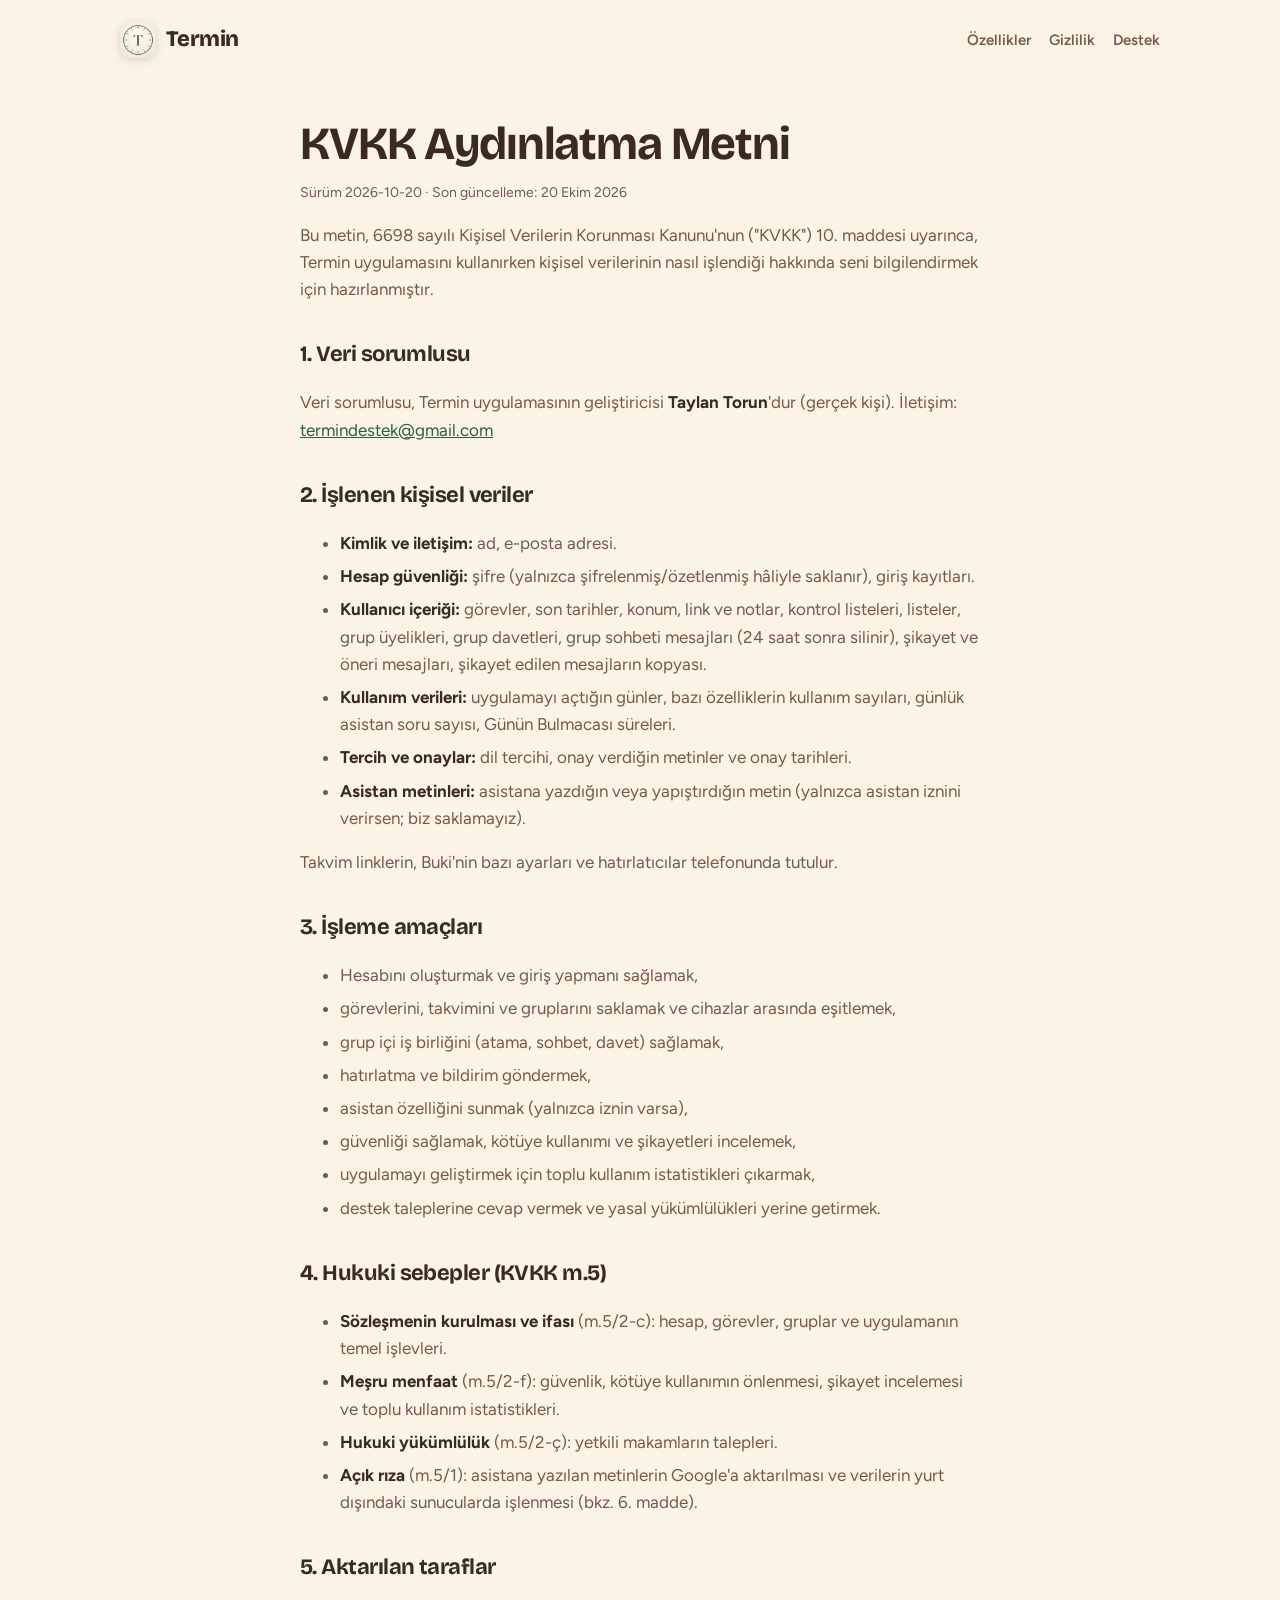
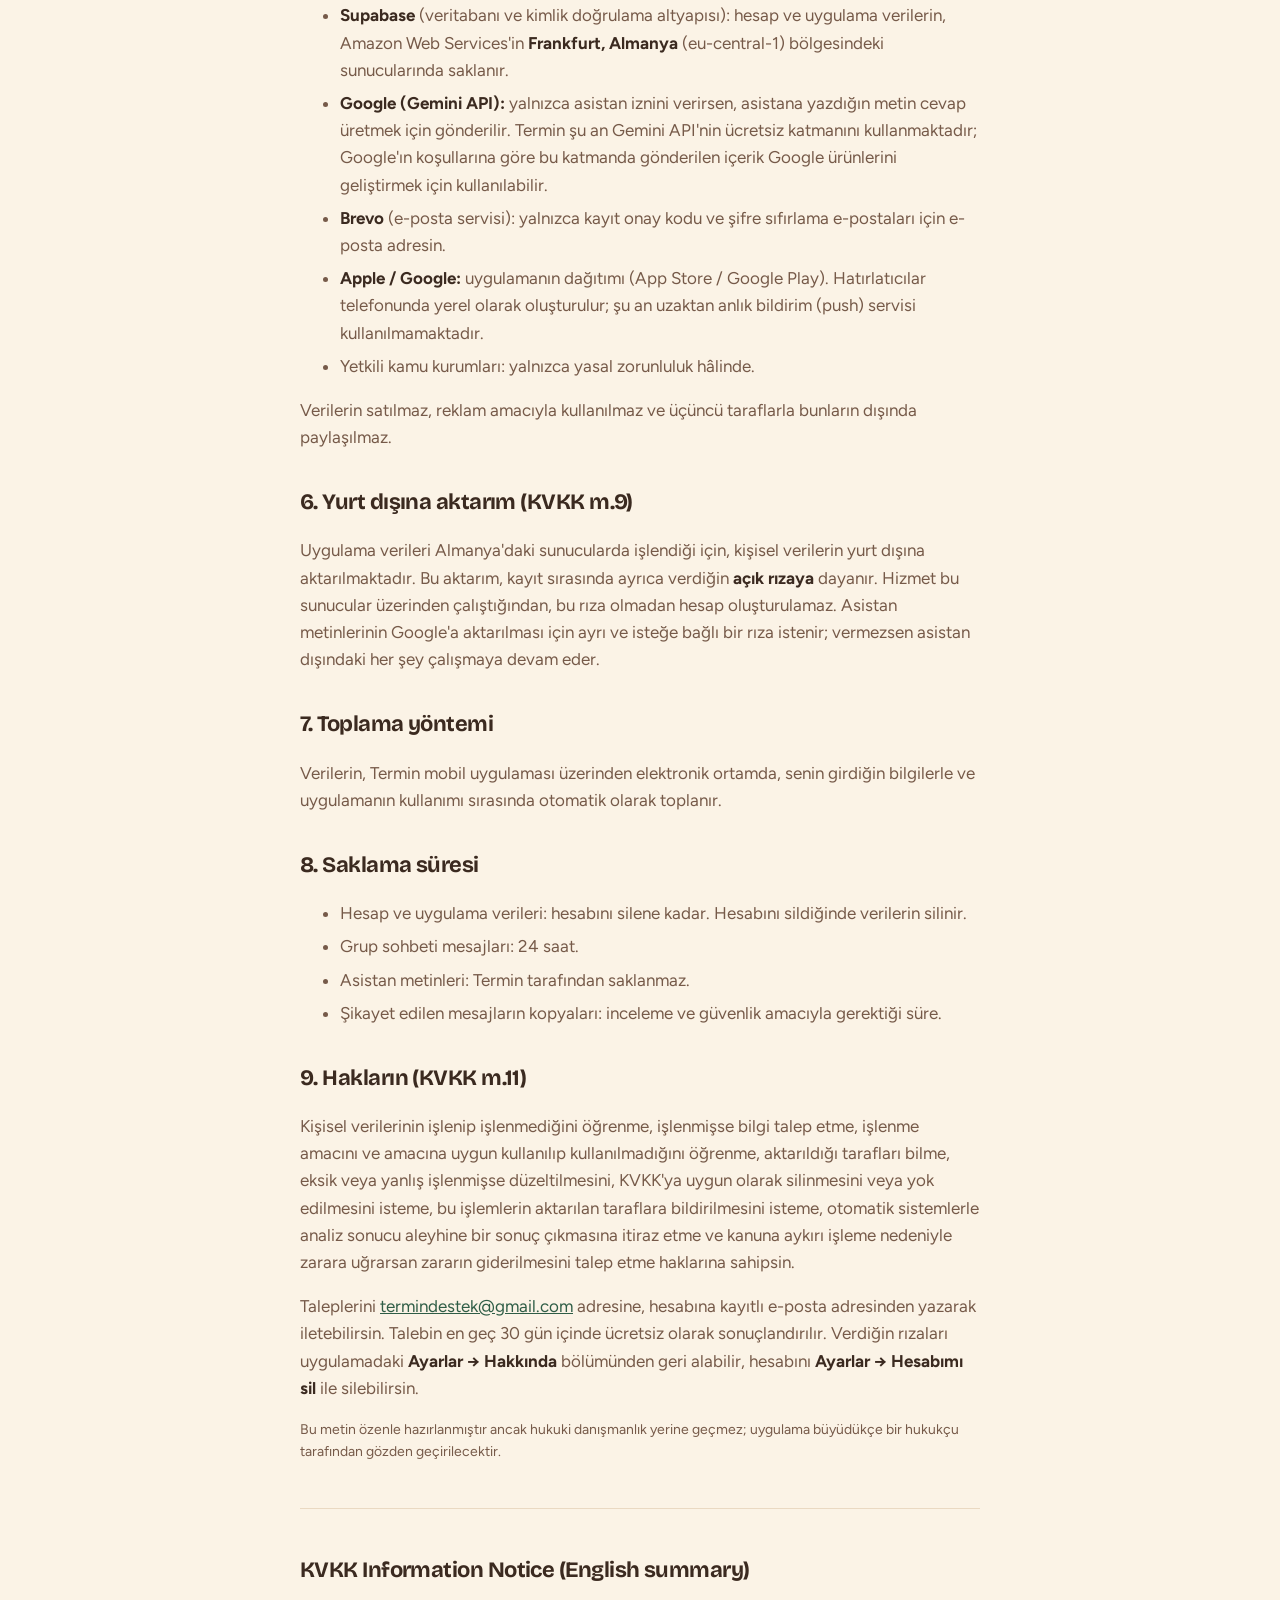
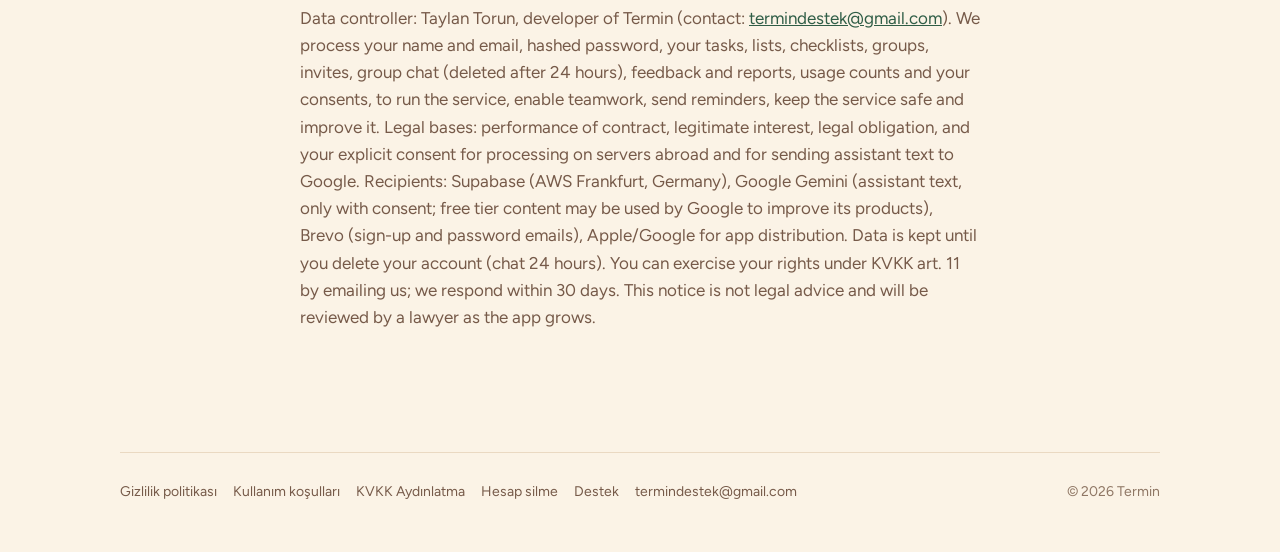
==== aydinlatma.html @ 837b89c9 "KVKK information notice, revised terms of use, privacy links Co-Authored-By: Claude Opus 5.5 (1M con" ====
<!doctype html><html lang="tr"><head><title>KVKK Aydınlatma Metni · Termin</title><meta charset="utf-8"><meta name="viewport" content="width=device-width,initial-scale=1"><link rel="preconnect" href="https://fonts.googleapis.com"><link rel="preconnect" href="https://fonts.gstatic.com" crossorigin><link href="https://fonts.googleapis.com/css2?family=Bricolage+Grotesque:wght@600;800&family=Figtree:wght@400;500;600;700&display=swap" rel="stylesheet"><link rel="stylesheet" href="style.css"><link rel="icon" href="icon.png"><link rel="apple-touch-icon" href="icon.png"></head><body>
<header class="wrap top"><a class="brand" href="./"><img src="icon.png" alt="">Termin</a><nav><a href="./#ozellikler">Özellikler</a><a href="gizlilik.html">Gizlilik</a><a href="destek.html">Destek</a></nav></header>
<main class="doc">
<h1>KVKK Aydınlatma Metni</h1>
<p class="meta">Sürüm 2026-10-20 · Son güncelleme: 20 Ekim 2026</p>
<p>Bu metin, 6698 sayılı Kişisel Verilerin Korunması Kanunu'nun ("KVKK") 10. maddesi uyarınca, Termin uygulamasını kullanırken kişisel verilerinin nasıl işlendiği hakkında seni bilgilendirmek için hazırlanmıştır.</p>

<h2>1. Veri sorumlusu</h2>
<p>Veri sorumlusu, Termin uygulamasının geliştiricisi <strong>Taylan Torun</strong>'dur (gerçek kişi). İletişim: <a href="mailto:termindestek@gmail.com">termindestek@gmail.com</a></p>

<h2>2. İşlenen kişisel veriler</h2>
<ul>
<li><strong>Kimlik ve iletişim:</strong> ad, e-posta adresi.</li>
<li><strong>Hesap güvenliği:</strong> şifre (yalnızca şifrelenmiş/özetlenmiş hâliyle saklanır), giriş kayıtları.</li>
<li><strong>Kullanıcı içeriği:</strong> görevler, son tarihler, konum, link ve notlar, kontrol listeleri, listeler, grup üyelikleri, grup davetleri, grup sohbeti mesajları (24 saat sonra silinir), şikayet ve öneri mesajları, şikayet edilen mesajların kopyası.</li>
<li><strong>Kullanım verileri:</strong> uygulamayı açtığın günler, bazı özelliklerin kullanım sayıları, günlük asistan soru sayısı, Günün Bulmacası süreleri.</li>
<li><strong>Tercih ve onaylar:</strong> dil tercihi, onay verdiğin metinler ve onay tarihleri.</li>
<li><strong>Asistan metinleri:</strong> asistana yazdığın veya yapıştırdığın metin (yalnızca asistan iznini verirsen; biz saklamayız).</li>
</ul>
<p>Takvim linklerin, Buki'nin bazı ayarları ve hatırlatıcılar telefonunda tutulur.</p>

<h2>3. İşleme amaçları</h2>
<ul>
<li>Hesabını oluşturmak ve giriş yapmanı sağlamak,</li>
<li>görevlerini, takvimini ve gruplarını saklamak ve cihazlar arasında eşitlemek,</li>
<li>grup içi iş birliğini (atama, sohbet, davet) sağlamak,</li>
<li>hatırlatma ve bildirim göndermek,</li>
<li>asistan özelliğini sunmak (yalnızca iznin varsa),</li>
<li>güvenliği sağlamak, kötüye kullanımı ve şikayetleri incelemek,</li>
<li>uygulamayı geliştirmek için toplu kullanım istatistikleri çıkarmak,</li>
<li>destek taleplerine cevap vermek ve yasal yükümlülükleri yerine getirmek.</li>
</ul>

<h2>4. Hukuki sebepler (KVKK m.5)</h2>
<ul>
<li><strong>Sözleşmenin kurulması ve ifası</strong> (m.5/2-c): hesap, görevler, gruplar ve uygulamanın temel işlevleri.</li>
<li><strong>Meşru menfaat</strong> (m.5/2-f): güvenlik, kötüye kullanımın önlenmesi, şikayet incelemesi ve toplu kullanım istatistikleri.</li>
<li><strong>Hukuki yükümlülük</strong> (m.5/2-ç): yetkili makamların talepleri.</li>
<li><strong>Açık rıza</strong> (m.5/1): asistana yazılan metinlerin Google'a aktarılması ve verilerin yurt dışındaki sunucularda işlenmesi (bkz. 6. madde).</li>
</ul>

<h2>5. Aktarılan taraflar</h2>
<ul>
<li><strong>Supabase</strong> (veritabanı ve kimlik doğrulama altyapısı): hesap ve uygulama verilerin, Amazon Web Services'in <strong>Frankfurt, Almanya</strong> (eu-central-1) bölgesindeki sunucularında saklanır.</li>
<li><strong>Google (Gemini API):</strong> yalnızca asistan iznini verirsen, asistana yazdığın metin cevap üretmek için gönderilir. Termin şu an Gemini API'nin ücretsiz katmanını kullanmaktadır; Google'ın koşullarına göre bu katmanda gönderilen içerik Google ürünlerini geliştirmek için kullanılabilir.</li>
<li><strong>Brevo</strong> (e-posta servisi): yalnızca kayıt onay kodu ve şifre sıfırlama e-postaları için e-posta adresin.</li>
<li><strong>Apple / Google:</strong> uygulamanın dağıtımı (App Store / Google Play). Hatırlatıcılar telefonunda yerel olarak oluşturulur; şu an uzaktan anlık bildirim (push) servisi kullanılmamaktadır.</li>
<li>Yetkili kamu kurumları: yalnızca yasal zorunluluk hâlinde.</li>
</ul>
<p>Verilerin satılmaz, reklam amacıyla kullanılmaz ve üçüncü taraflarla bunların dışında paylaşılmaz.</p>

<h2>6. Yurt dışına aktarım (KVKK m.9)</h2>
<p>Uygulama verileri Almanya'daki sunucularda işlendiği için, kişisel verilerin yurt dışına aktarılmaktadır. Bu aktarım, kayıt sırasında ayrıca verdiğin <strong>açık rızaya</strong> dayanır. Hizmet bu sunucular üzerinden çalıştığından, bu rıza olmadan hesap oluşturulamaz. Asistan metinlerinin Google'a aktarılması için ayrı ve isteğe bağlı bir rıza istenir; vermezsen asistan dışındaki her şey çalışmaya devam eder.</p>

<h2>7. Toplama yöntemi</h2>
<p>Verilerin, Termin mobil uygulaması üzerinden elektronik ortamda, senin girdiğin bilgilerle ve uygulamanın kullanımı sırasında otomatik olarak toplanır.</p>

<h2>8. Saklama süresi</h2>
<ul>
<li>Hesap ve uygulama verileri: hesabını silene kadar. Hesabını sildiğinde verilerin silinir.</li>
<li>Grup sohbeti mesajları: 24 saat.</li>
<li>Asistan metinleri: Termin tarafından saklanmaz.</li>
<li>Şikayet edilen mesajların kopyaları: inceleme ve güvenlik amacıyla gerektiği süre.</li>
</ul>

<h2>9. Hakların (KVKK m.11)</h2>
<p>Kişisel verilerinin işlenip işlenmediğini öğrenme, işlenmişse bilgi talep etme, işlenme amacını ve amacına uygun kullanılıp kullanılmadığını öğrenme, aktarıldığı tarafları bilme, eksik veya yanlış işlenmişse düzeltilmesini, KVKK'ya uygun olarak silinmesini veya yok edilmesini isteme, bu işlemlerin aktarılan taraflara bildirilmesini isteme, otomatik sistemlerle analiz sonucu aleyhine bir sonuç çıkmasına itiraz etme ve kanuna aykırı işleme nedeniyle zarara uğrarsan zararın giderilmesini talep etme haklarına sahipsin.</p>
<p>Taleplerini <a href="mailto:termindestek@gmail.com">termindestek@gmail.com</a> adresine, hesabına kayıtlı e-posta adresinden yazarak iletebilirsin. Talebin en geç 30 gün içinde ücretsiz olarak sonuçlandırılır. Verdiğin rızaları uygulamadaki <strong>Ayarlar → Hakkında</strong> bölümünden geri alabilir, hesabını <strong>Ayarlar → Hesabımı sil</strong> ile silebilirsin.</p>

<p class="meta">Bu metin özenle hazırlanmıştır ancak hukuki danışmanlık yerine geçmez; uygulama büyüdükçe bir hukukçu tarafından gözden geçirilecektir.</p>

<hr>
<h2>KVKK Information Notice (English summary)</h2>
<p>Data controller: Taylan Torun, developer of Termin (contact: <a href="mailto:termindestek@gmail.com">termindestek@gmail.com</a>). We process your name and email, hashed password, your tasks, lists, checklists, groups, invites, group chat (deleted after 24 hours), feedback and reports, usage counts and your consents, to run the service, enable teamwork, send reminders, keep the service safe and improve it. Legal bases: performance of contract, legitimate interest, legal obligation, and your explicit consent for processing on servers abroad and for sending assistant text to Google. Recipients: Supabase (AWS Frankfurt, Germany), Google Gemini (assistant text, only with consent; free tier content may be used by Google to improve its products), Brevo (sign-up and password emails), Apple/Google for app distribution. Data is kept until you delete your account (chat 24 hours). You can exercise your rights under KVKK art. 11 by emailing us; we respond within 30 days. This notice is not legal advice and will be reviewed by a lawyer as the app grows.</p>
</main></main>
<footer class="wrap"><div><a href="gizlilik.html">Gizlilik politikası</a><a href="kosullar.html">Kullanım koşulları</a><a href="aydinlatma.html">KVKK Aydınlatma</a><a href="hesap-silme.html">Hesap silme</a><a href="destek.html">Destek</a><a href="mailto:termindestek@gmail.com">termindestek@gmail.com</a></div><div>© 2026 Termin</div></footer>
</body></html>
---- style.css ----
:root{--bg:#FBF3E6;--card:#FFF9EE;--text:#3B2A20;--muted:#765A49;--soft:#8F7765;--line:#EAD9C2;--accent:#2F5D46;--accent-soft:#DCEBD3;--brick:#B8431F;--track:#F0DEC3}
@media (prefers-color-scheme:dark){:root{--bg:#141311;--card:#1E1D1A;--text:#EEEBE5;--muted:#A7A39B;--soft:#8a857c;--line:#2E2C28;--accent:#9DB8DB;--accent-soft:#23303F;--brick:#E8916C;--track:#2E2C28}}
*{box-sizing:border-box}html{-webkit-text-size-adjust:100%}
body{margin:0;background:var(--bg);color:var(--text);font:17px/1.6 "Figtree",-apple-system,BlinkMacSystemFont,"Segoe UI",Helvetica,Arial,sans-serif}
.wrap{max-width:1040px;margin:0 auto;padding:0 20px}
h1,h2,h3,.brand{font-family:"Bricolage Grotesque","Figtree",sans-serif;letter-spacing:-.025em}
a{color:var(--accent)}
.top{display:flex;align-items:center;justify-content:space-between;padding:22px 0}
.brand{display:flex;align-items:center;gap:10px;font-weight:800;font-size:22px;color:var(--text);text-decoration:none}
.brand img{width:36px;height:36px;border-radius:10px;box-shadow:0 2px 8px #0002}
.top nav a{margin-left:18px;color:var(--muted);text-decoration:none;font-weight:600;font-size:15px}
.top nav a:hover{color:var(--text)}
.hero{display:grid;grid-template-columns:1.1fr .9fr;gap:40px;align-items:center;padding:48px 0 56px}
.hero h1{font-size:clamp(38px,6vw,64px);line-height:1.02;margin:0 0 18px;font-weight:800}
.hero h1 em{font-style:normal;color:var(--accent)}
.hero p{font-size:19px;color:var(--muted);margin:0 0 28px;max-width:30em}
.badge{display:inline-flex;align-items:center;gap:10px;background:var(--text);color:var(--bg);padding:13px 22px;border-radius:999px;font-weight:700;text-decoration:none}
.badge small{display:block;font-weight:500;font-size:11px;opacity:.75;line-height:1}
.pill{display:inline-block;background:var(--accent-soft);color:var(--accent);font-weight:700;font-size:13px;padding:5px 12px;border-radius:999px;margin-bottom:18px}
.stage{position:relative;aspect-ratio:1;background:radial-gradient(circle at 50% 45%,var(--card),var(--track));border-radius:40px;border:1px solid var(--line);overflow:hidden}
.stage #pet{position:absolute;inset:6%}
.bubble{position:absolute;background:var(--card);border:1px solid var(--line);border-radius:16px;padding:10px 14px;font-size:14px;box-shadow:0 8px 24px #0000000f;font-weight:600}
.bubble .t{display:block;font-size:12px;color:var(--soft);font-weight:500}
.b1{top:8%;left:6%}.b2{bottom:10%;right:6%}
.b1:before{content:"";display:inline-block;width:8px;height:8px;border-radius:50%;background:var(--brick);margin-right:7px;vertical-align:middle}
.grid{display:grid;grid-template-columns:repeat(3,1fr);gap:16px;padding-bottom:24px}
.card{background:var(--card);border:1px solid var(--line);border-radius:24px;padding:24px}
.card .ic{width:46px;height:46px;border-radius:14px;display:grid;place-items:center;font-size:22px;margin-bottom:14px}
.card h3{margin:0 0 6px;font-size:20px}.card p{margin:0;color:var(--muted);font-size:15.5px}
section h2{font-size:clamp(28px,4vw,40px);margin:56px 0 18px;line-height:1.1}
.steps{counter-reset:s;display:grid;grid-template-columns:repeat(3,1fr);gap:16px}
.steps div{background:var(--card);border:1px solid var(--line);border-radius:24px;padding:22px}
.steps div:before{counter-increment:s;content:counter(s);display:grid;place-items:center;width:32px;height:32px;border-radius:50%;background:var(--accent);color:var(--bg);font-weight:800;margin-bottom:12px}
.steps b{display:block;margin-bottom:4px}.steps span{color:var(--muted);font-size:15.5px}
footer.wrap{border-top:1px solid var(--line);margin-top:64px;padding:28px 0 48px;display:flex;justify-content:space-between;flex-wrap:wrap;gap:12px;color:var(--soft);font-size:14px}
footer a{color:var(--muted);margin-right:16px;text-decoration:none}
/* document pages */
.doc{max-width:720px;margin:0 auto;padding:12px 20px 40px}
.doc h1{font-size:clamp(34px,5vw,46px);margin:28px 0 6px;line-height:1.05}
.doc h2{font-size:22px;margin:34px 0 6px}
.doc p,.doc li{color:var(--muted)}.doc strong{color:var(--text)}.doc li{margin:6px 0}
.meta{color:var(--soft);font-size:14px}
.mail{display:flex;align-items:center;justify-content:space-between;gap:12px;flex-wrap:wrap}
.mail a.btn{background:var(--accent);color:var(--bg);text-decoration:none;font-weight:700;padding:11px 18px;border-radius:999px}
details{background:var(--card);border:1px solid var(--line);border-radius:18px;padding:14px 18px;margin:10px 0}
summary{cursor:pointer;font-weight:700;color:var(--text)}details p{margin:10px 0 2px}
hr{border:none;border-top:1px solid var(--line);margin:44px 0}
@media (max-width:820px){.hero{grid-template-columns:1fr;padding-top:20px}.stage{max-width:440px;width:100%;margin:0 auto}.grid,.steps{grid-template-columns:1fr}.top nav a:first-child{display:none}}
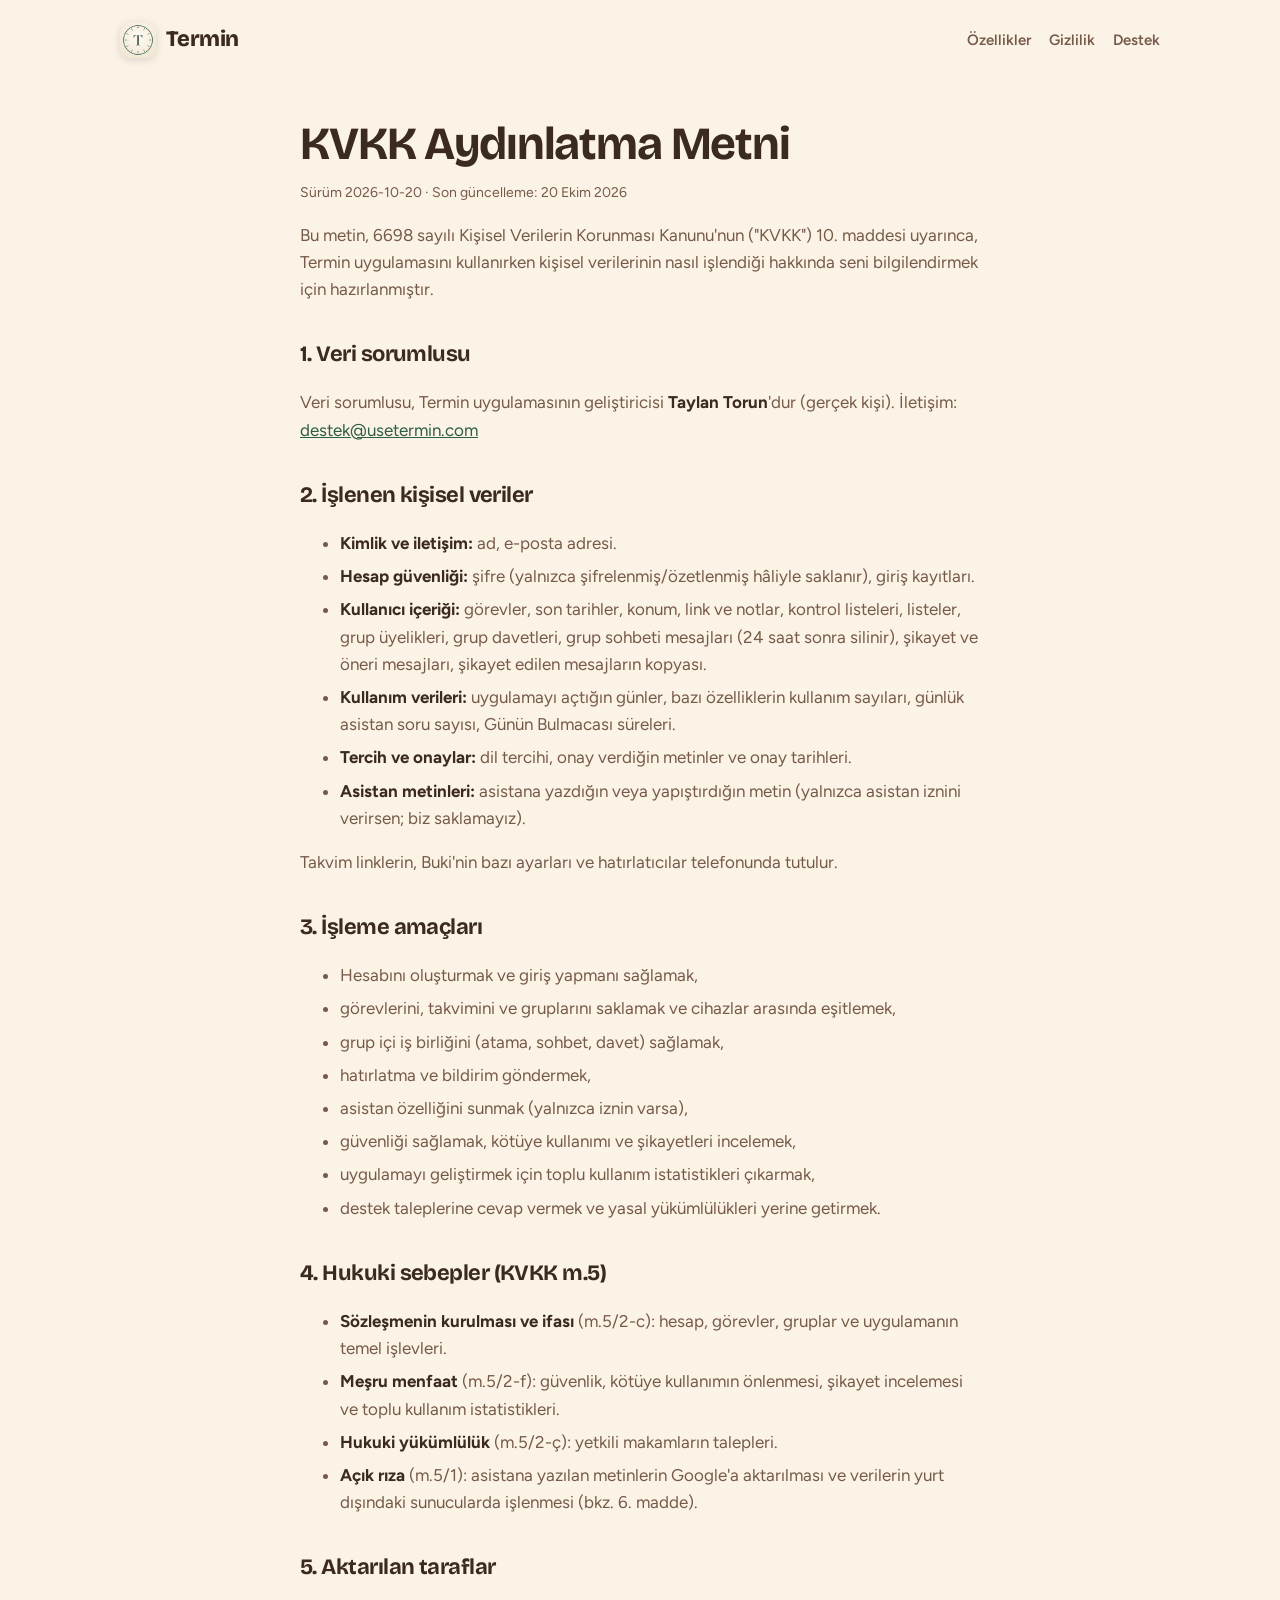
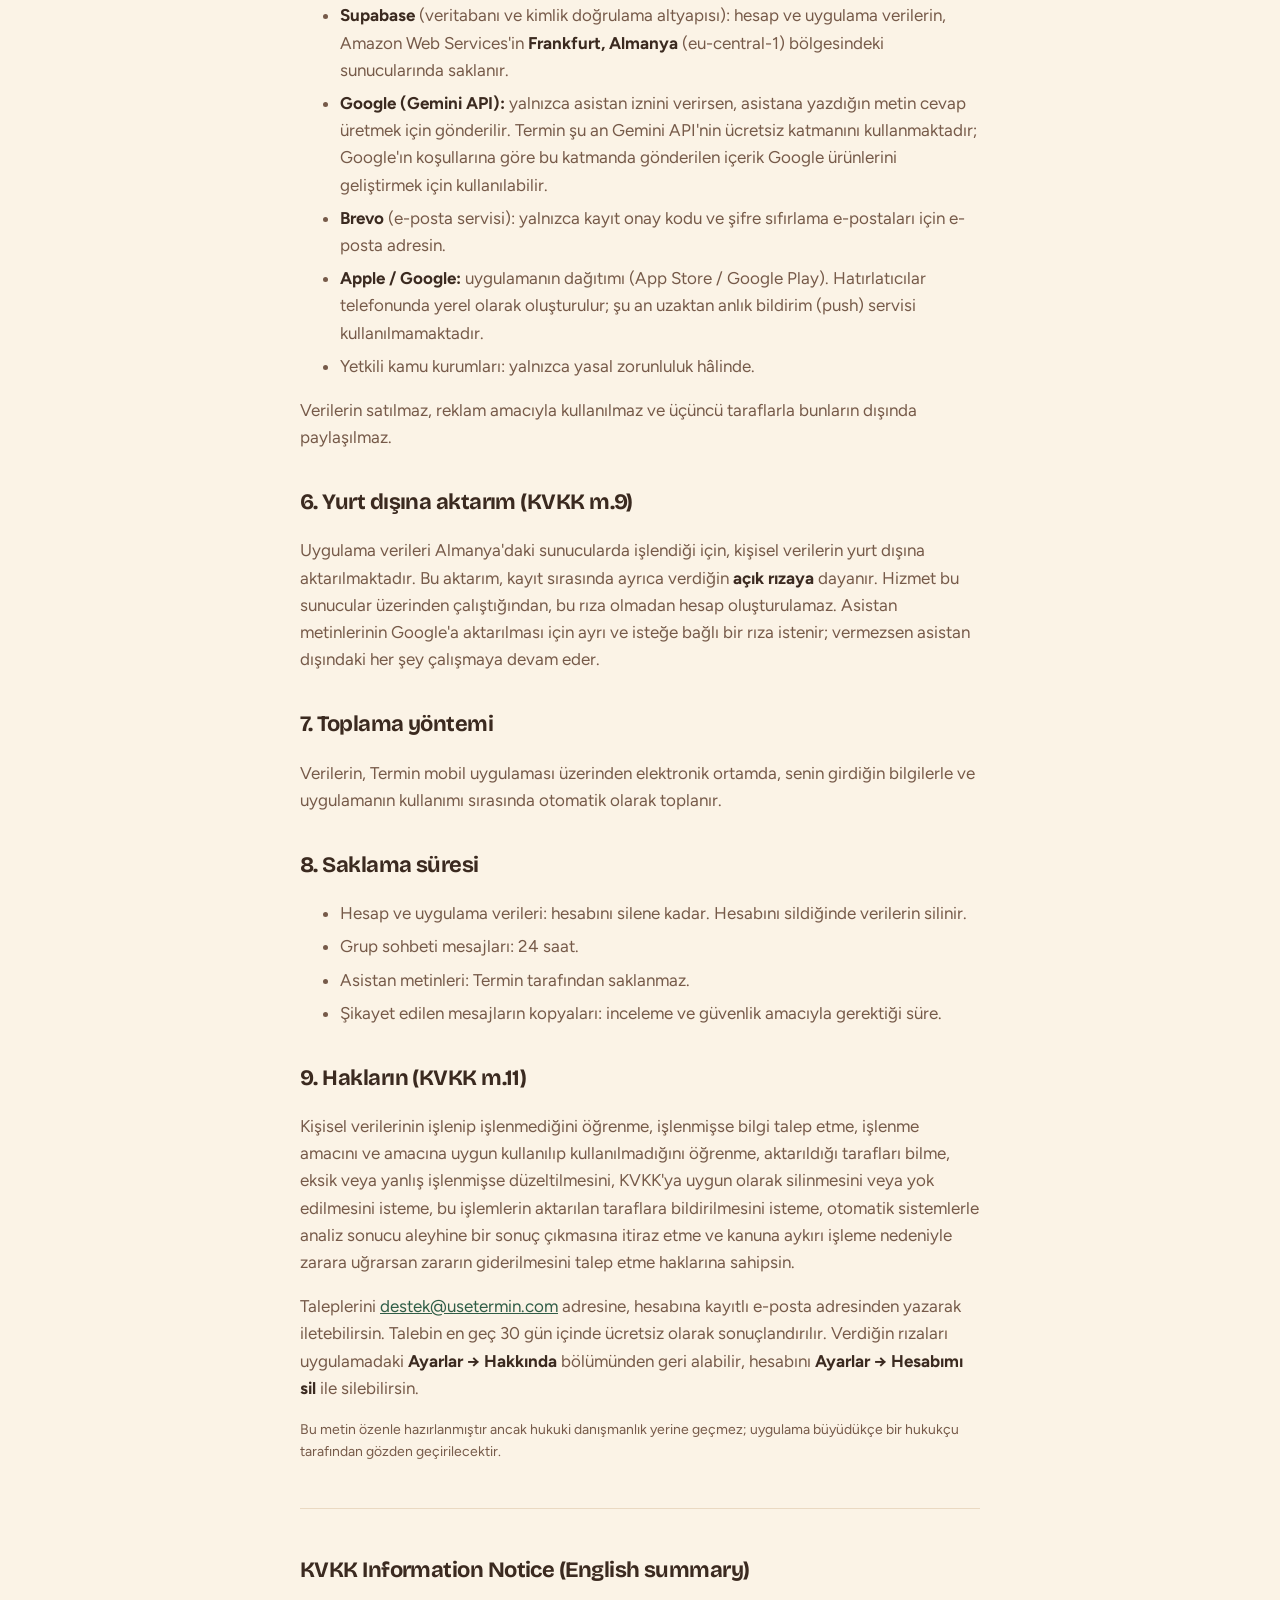
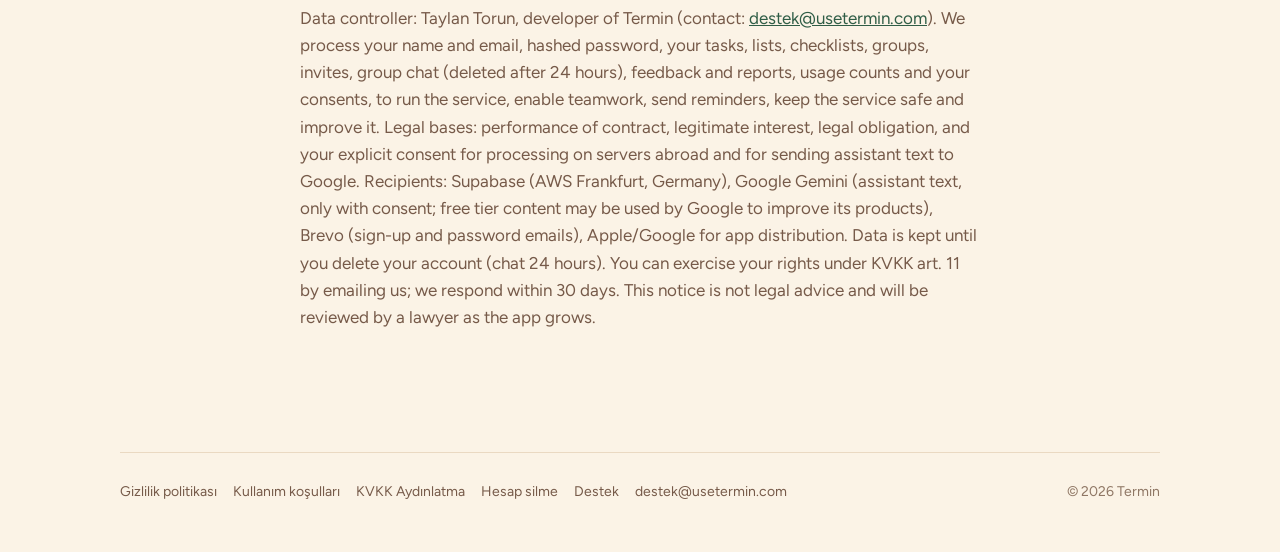
==== commit 2ae14f4f: "Contact address: destek@usetermin.com on every page Co-Authored-By: Claude Opus 5.5 <noreply@anthrop" ====
--- a/aydinlatma.html
+++ b/aydinlatma.html
@@ -6,7 +6,7 @@
 <p>Bu metin, 6698 sayılı Kişisel Verilerin Korunması Kanunu'nun ("KVKK") 10. maddesi uyarınca, Termin uygulamasını kullanırken kişisel verilerinin nasıl işlendiği hakkında seni bilgilendirmek için hazırlanmıştır.</p>
 
 <h2>1. Veri sorumlusu</h2>
-<p>Veri sorumlusu, Termin uygulamasının geliştiricisi <strong>Taylan Torun</strong>'dur (gerçek kişi). İletişim: <a href="mailto:termindestek@gmail.com">termindestek@gmail.com</a></p>
+<p>Veri sorumlusu, Termin uygulamasının geliştiricisi <strong>Taylan Torun</strong>'dur (gerçek kişi). İletişim: <a href="mailto:destek@usetermin.com">destek@usetermin.com</a></p>
 
 <h2>2. İşlenen kişisel veriler</h2>
 <ul>
@@ -65,13 +65,13 @@
 
 <h2>9. Hakların (KVKK m.11)</h2>
 <p>Kişisel verilerinin işlenip işlenmediğini öğrenme, işlenmişse bilgi talep etme, işlenme amacını ve amacına uygun kullanılıp kullanılmadığını öğrenme, aktarıldığı tarafları bilme, eksik veya yanlış işlenmişse düzeltilmesini, KVKK'ya uygun olarak silinmesini veya yok edilmesini isteme, bu işlemlerin aktarılan taraflara bildirilmesini isteme, otomatik sistemlerle analiz sonucu aleyhine bir sonuç çıkmasına itiraz etme ve kanuna aykırı işleme nedeniyle zarara uğrarsan zararın giderilmesini talep etme haklarına sahipsin.</p>
-<p>Taleplerini <a href="mailto:termindestek@gmail.com">termindestek@gmail.com</a> adresine, hesabına kayıtlı e-posta adresinden yazarak iletebilirsin. Talebin en geç 30 gün içinde ücretsiz olarak sonuçlandırılır. Verdiğin rızaları uygulamadaki <strong>Ayarlar → Hakkında</strong> bölümünden geri alabilir, hesabını <strong>Ayarlar → Hesabımı sil</strong> ile silebilirsin.</p>
+<p>Taleplerini <a href="mailto:destek@usetermin.com">destek@usetermin.com</a> adresine, hesabına kayıtlı e-posta adresinden yazarak iletebilirsin. Talebin en geç 30 gün içinde ücretsiz olarak sonuçlandırılır. Verdiğin rızaları uygulamadaki <strong>Ayarlar → Hakkında</strong> bölümünden geri alabilir, hesabını <strong>Ayarlar → Hesabımı sil</strong> ile silebilirsin.</p>
 
 <p class="meta">Bu metin özenle hazırlanmıştır ancak hukuki danışmanlık yerine geçmez; uygulama büyüdükçe bir hukukçu tarafından gözden geçirilecektir.</p>
 
 <hr>
 <h2>KVKK Information Notice (English summary)</h2>
-<p>Data controller: Taylan Torun, developer of Termin (contact: <a href="mailto:termindestek@gmail.com">termindestek@gmail.com</a>). We process your name and email, hashed password, your tasks, lists, checklists, groups, invites, group chat (deleted after 24 hours), feedback and reports, usage counts and your consents, to run the service, enable teamwork, send reminders, keep the service safe and improve it. Legal bases: performance of contract, legitimate interest, legal obligation, and your explicit consent for processing on servers abroad and for sending assistant text to Google. Recipients: Supabase (AWS Frankfurt, Germany), Google Gemini (assistant text, only with consent; free tier content may be used by Google to improve its products), Brevo (sign-up and password emails), Apple/Google for app distribution. Data is kept until you delete your account (chat 24 hours). You can exercise your rights under KVKK art. 11 by emailing us; we respond within 30 days. This notice is not legal advice and will be reviewed by a lawyer as the app grows.</p>
+<p>Data controller: Taylan Torun, developer of Termin (contact: <a href="mailto:destek@usetermin.com">destek@usetermin.com</a>). We process your name and email, hashed password, your tasks, lists, checklists, groups, invites, group chat (deleted after 24 hours), feedback and reports, usage counts and your consents, to run the service, enable teamwork, send reminders, keep the service safe and improve it. Legal bases: performance of contract, legitimate interest, legal obligation, and your explicit consent for processing on servers abroad and for sending assistant text to Google. Recipients: Supabase (AWS Frankfurt, Germany), Google Gemini (assistant text, only with consent; free tier content may be used by Google to improve its products), Brevo (sign-up and password emails), Apple/Google for app distribution. Data is kept until you delete your account (chat 24 hours). You can exercise your rights under KVKK art. 11 by emailing us; we respond within 30 days. This notice is not legal advice and will be reviewed by a lawyer as the app grows.</p>
 </main></main>
-<footer class="wrap"><div><a href="gizlilik.html">Gizlilik politikası</a><a href="kosullar.html">Kullanım koşulları</a><a href="aydinlatma.html">KVKK Aydınlatma</a><a href="hesap-silme.html">Hesap silme</a><a href="destek.html">Destek</a><a href="mailto:termindestek@gmail.com">termindestek@gmail.com</a></div><div>© 2026 Termin</div></footer>
+<footer class="wrap"><div><a href="gizlilik.html">Gizlilik politikası</a><a href="kosullar.html">Kullanım koşulları</a><a href="aydinlatma.html">KVKK Aydınlatma</a><a href="hesap-silme.html">Hesap silme</a><a href="destek.html">Destek</a><a href="mailto:destek@usetermin.com">destek@usetermin.com</a></div><div>© 2026 Termin</div></footer>
 </body></html>
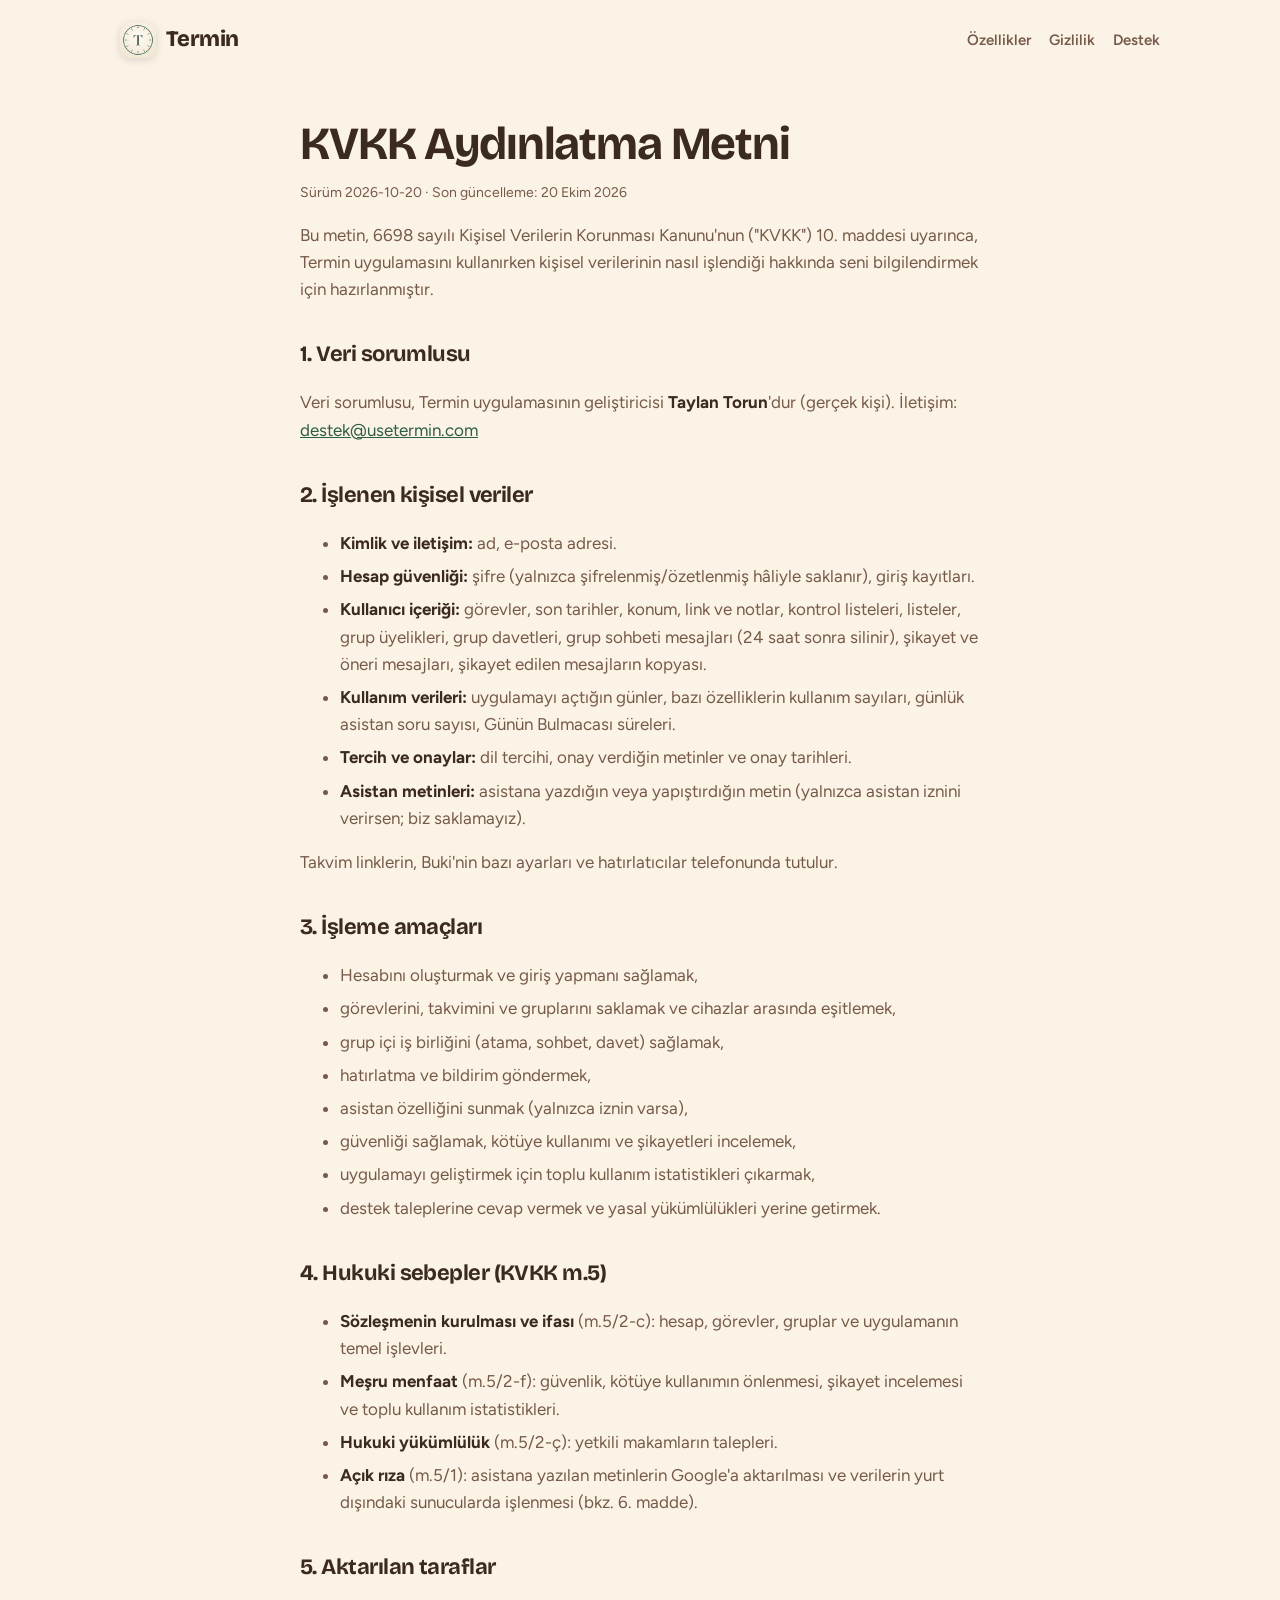
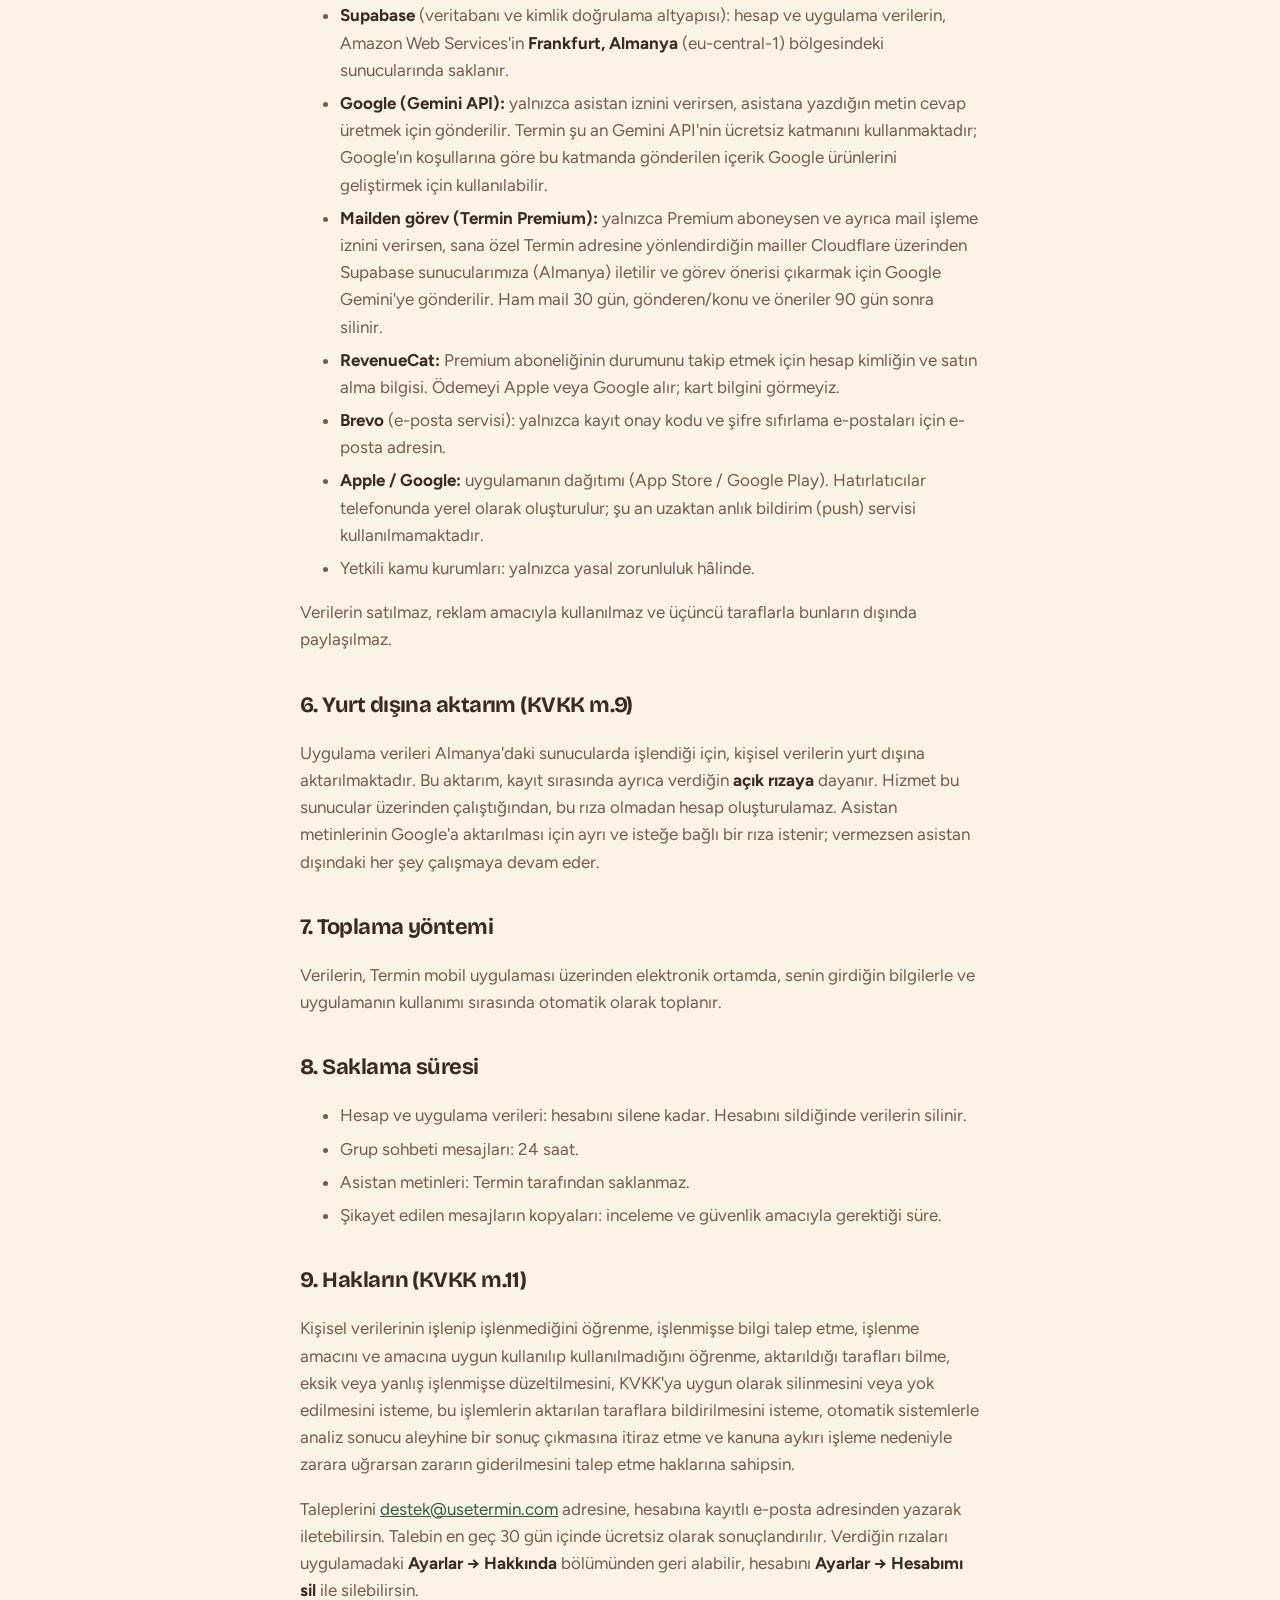
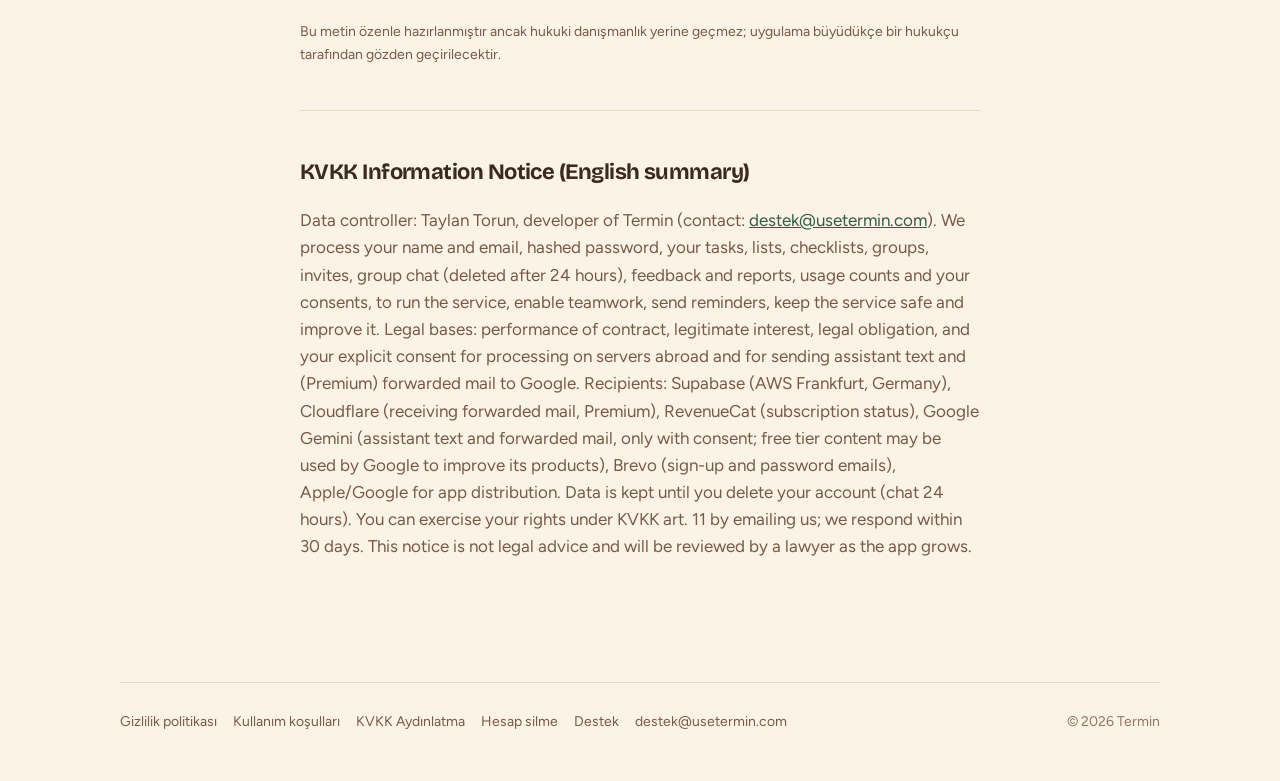
==== commit 01c0cbab: "KVKK notice: Premium mail processing, Cloudflare and RevenueCat" ====
--- a/aydinlatma.html
+++ b/aydinlatma.html
@@ -43,6 +43,8 @@
 <ul>
 <li><strong>Supabase</strong> (veritabanı ve kimlik doğrulama altyapısı): hesap ve uygulama verilerin, Amazon Web Services'in <strong>Frankfurt, Almanya</strong> (eu-central-1) bölgesindeki sunucularında saklanır.</li>
 <li><strong>Google (Gemini API):</strong> yalnızca asistan iznini verirsen, asistana yazdığın metin cevap üretmek için gönderilir. Termin şu an Gemini API'nin ücretsiz katmanını kullanmaktadır; Google'ın koşullarına göre bu katmanda gönderilen içerik Google ürünlerini geliştirmek için kullanılabilir.</li>
+<li><strong>Mailden görev (Termin Premium):</strong> yalnızca Premium aboneysen ve ayrıca mail işleme iznini verirsen, sana özel Termin adresine yönlendirdiğin mailler Cloudflare üzerinden Supabase sunucularımıza (Almanya) iletilir ve görev önerisi çıkarmak için Google Gemini'ye gönderilir. Ham mail 30 gün, gönderen/konu ve öneriler 90 gün sonra silinir.</li>
+<li><strong>RevenueCat:</strong> Premium aboneliğinin durumunu takip etmek için hesap kimliğin ve satın alma bilgisi. Ödemeyi Apple veya Google alır; kart bilgini görmeyiz.</li>
 <li><strong>Brevo</strong> (e-posta servisi): yalnızca kayıt onay kodu ve şifre sıfırlama e-postaları için e-posta adresin.</li>
 <li><strong>Apple / Google:</strong> uygulamanın dağıtımı (App Store / Google Play). Hatırlatıcılar telefonunda yerel olarak oluşturulur; şu an uzaktan anlık bildirim (push) servisi kullanılmamaktadır.</li>
 <li>Yetkili kamu kurumları: yalnızca yasal zorunluluk hâlinde.</li>
@@ -71,7 +73,7 @@
 
 <hr>
 <h2>KVKK Information Notice (English summary)</h2>
-<p>Data controller: Taylan Torun, developer of Termin (contact: <a href="mailto:destek@usetermin.com">destek@usetermin.com</a>). We process your name and email, hashed password, your tasks, lists, checklists, groups, invites, group chat (deleted after 24 hours), feedback and reports, usage counts and your consents, to run the service, enable teamwork, send reminders, keep the service safe and improve it. Legal bases: performance of contract, legitimate interest, legal obligation, and your explicit consent for processing on servers abroad and for sending assistant text to Google. Recipients: Supabase (AWS Frankfurt, Germany), Google Gemini (assistant text, only with consent; free tier content may be used by Google to improve its products), Brevo (sign-up and password emails), Apple/Google for app distribution. Data is kept until you delete your account (chat 24 hours). You can exercise your rights under KVKK art. 11 by emailing us; we respond within 30 days. This notice is not legal advice and will be reviewed by a lawyer as the app grows.</p>
+<p>Data controller: Taylan Torun, developer of Termin (contact: <a href="mailto:destek@usetermin.com">destek@usetermin.com</a>). We process your name and email, hashed password, your tasks, lists, checklists, groups, invites, group chat (deleted after 24 hours), feedback and reports, usage counts and your consents, to run the service, enable teamwork, send reminders, keep the service safe and improve it. Legal bases: performance of contract, legitimate interest, legal obligation, and your explicit consent for processing on servers abroad and for sending assistant text and (Premium) forwarded mail to Google. Recipients: Supabase (AWS Frankfurt, Germany), Cloudflare (receiving forwarded mail, Premium), RevenueCat (subscription status), Google Gemini (assistant text and forwarded mail, only with consent; free tier content may be used by Google to improve its products), Brevo (sign-up and password emails), Apple/Google for app distribution. Data is kept until you delete your account (chat 24 hours). You can exercise your rights under KVKK art. 11 by emailing us; we respond within 30 days. This notice is not legal advice and will be reviewed by a lawyer as the app grows.</p>
 </main></main>
 <footer class="wrap"><div><a href="gizlilik.html">Gizlilik politikası</a><a href="kosullar.html">Kullanım koşulları</a><a href="aydinlatma.html">KVKK Aydınlatma</a><a href="hesap-silme.html">Hesap silme</a><a href="destek.html">Destek</a><a href="mailto:destek@usetermin.com">destek@usetermin.com</a></div><div>© 2026 Termin</div></footer>
 </body></html>
--- a/style.css
+++ b/style.css
@@ -46,3 +46,4 @@
 summary{cursor:pointer;font-weight:700;color:var(--text)}details p{margin:10px 0 2px}
 hr{border:none;border-top:1px solid var(--line);margin:44px 0}
 @media (max-width:820px){.hero{grid-template-columns:1fr;padding-top:20px}.stage{max-width:440px;width:100%;margin:0 auto}.grid,.steps{grid-template-columns:1fr}.top nav a:first-child{display:none}}
+.badge+.badge{margin-left:10px}
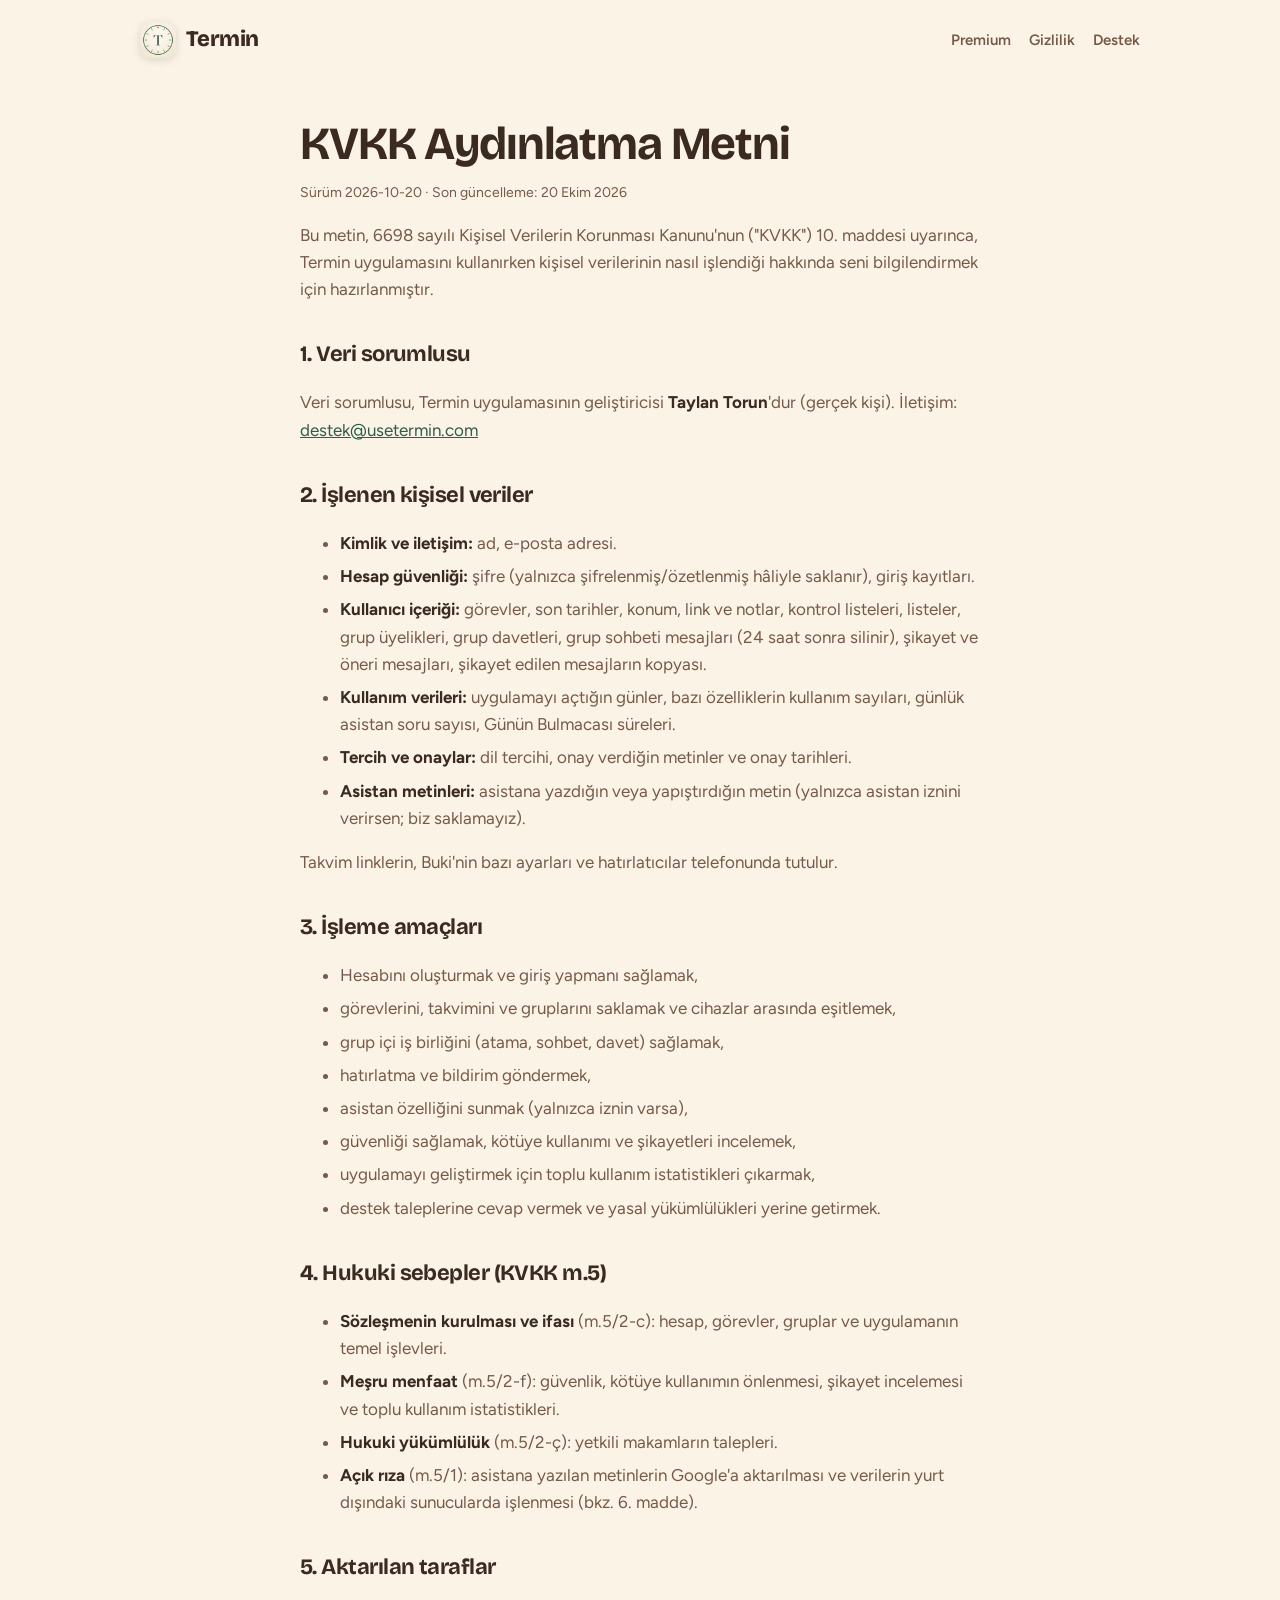
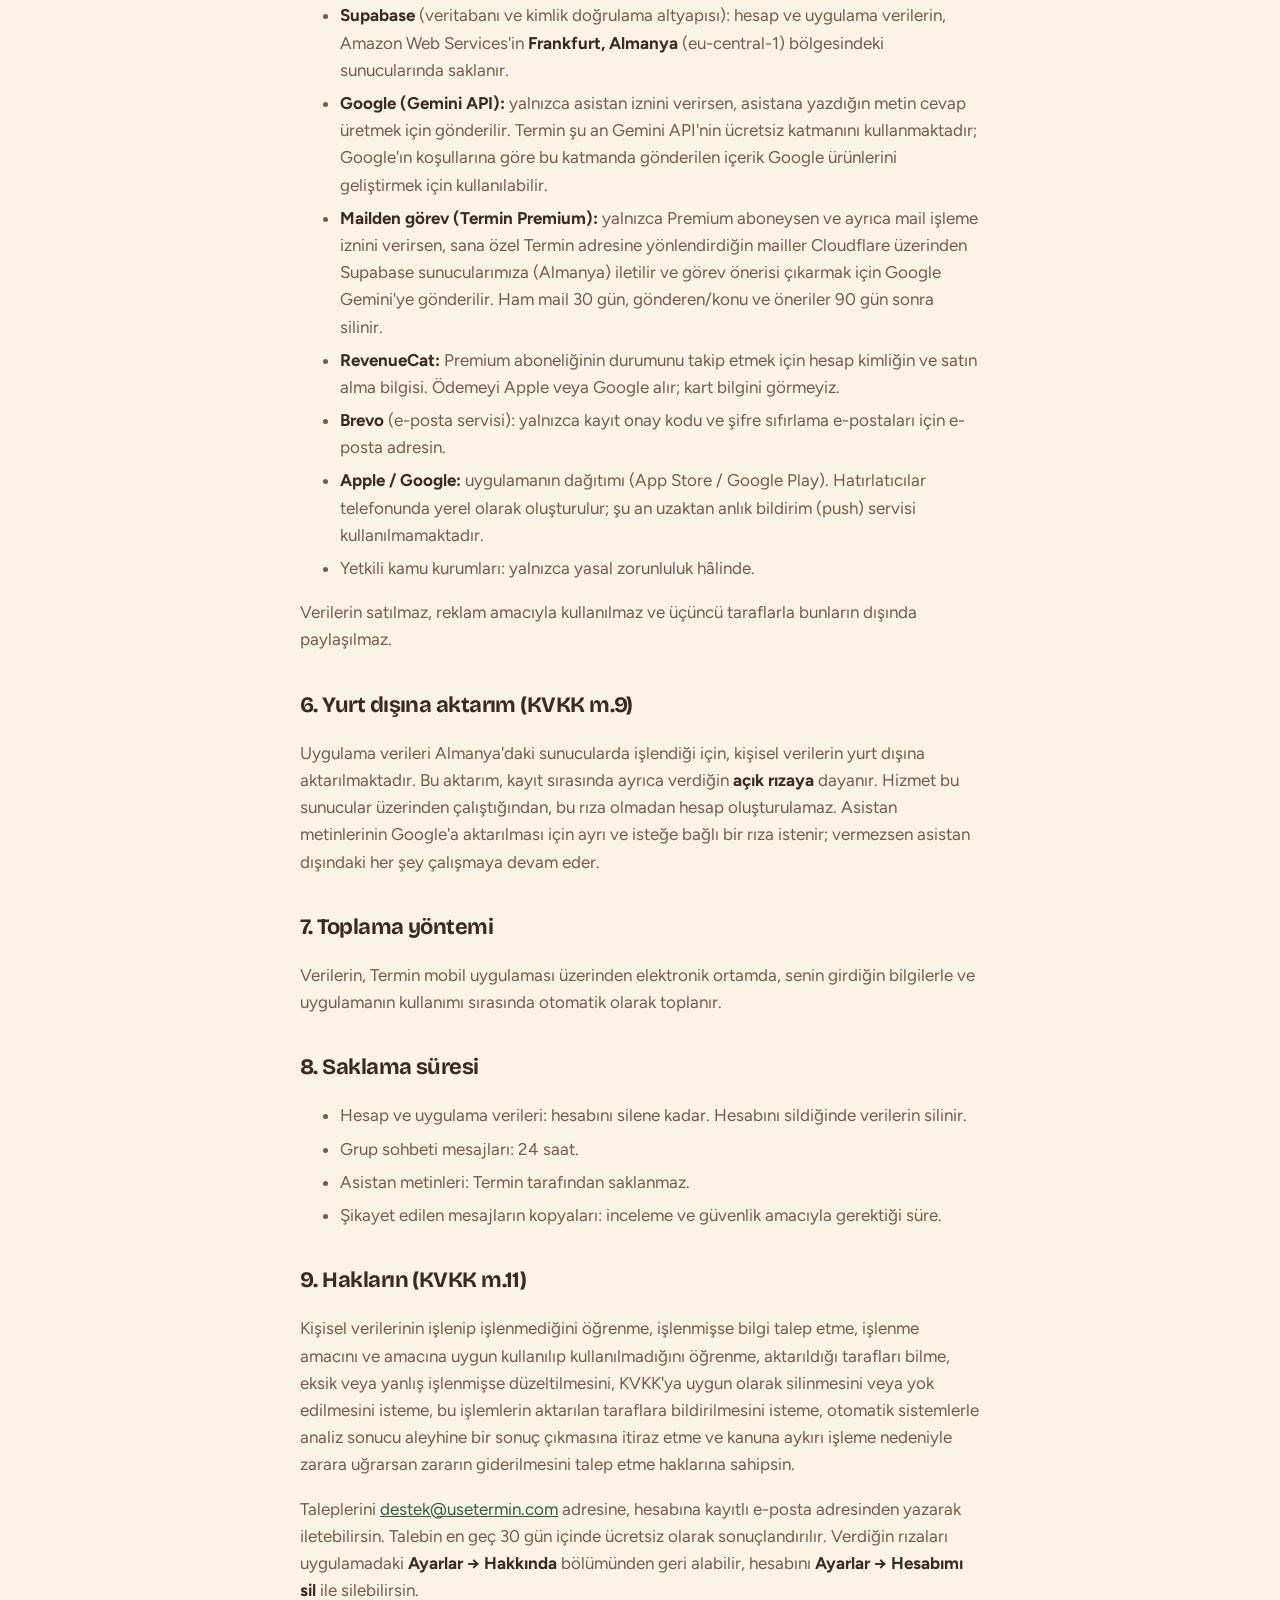
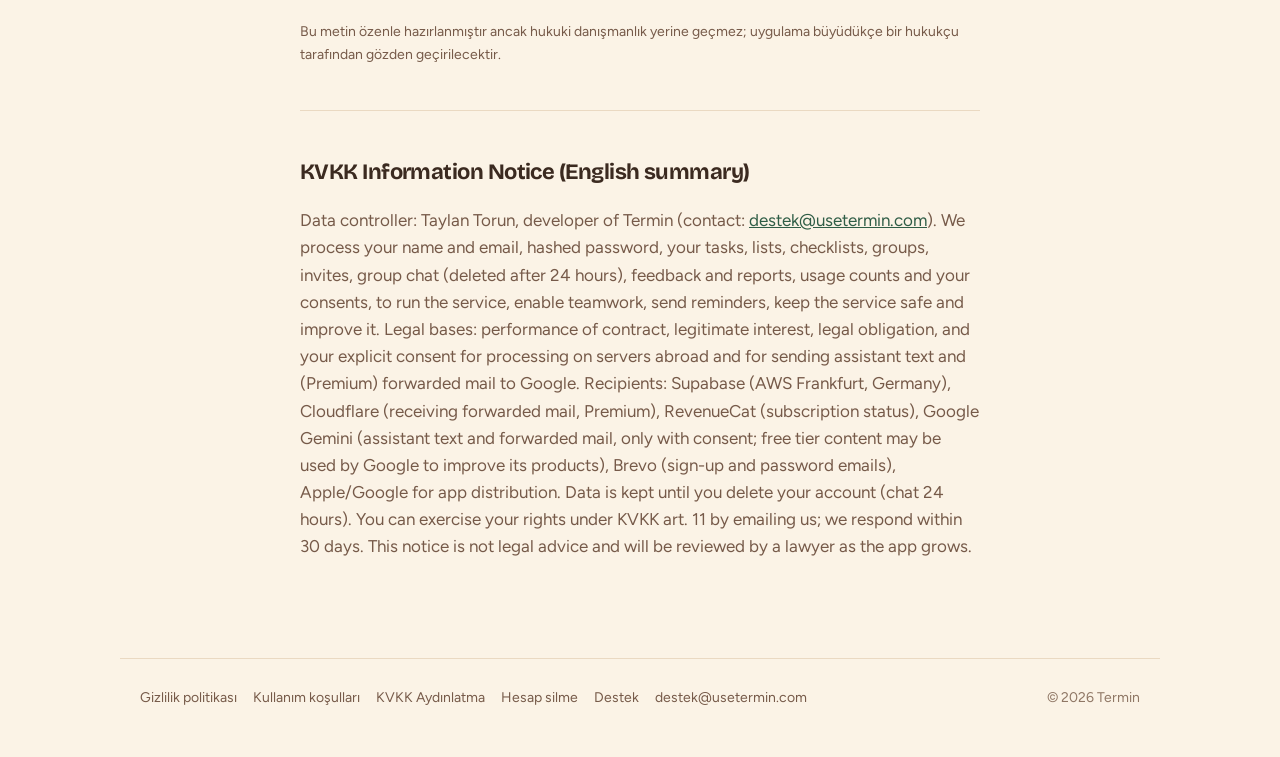
==== commit 1c461fe8: "Home page rebuilt around real app screens; works on phones without sideways scrolling; Yakında App S" ====
--- a/aydinlatma.html
+++ b/aydinlatma.html
@@ -1,5 +1,5 @@
 <!doctype html><html lang="tr"><head><title>KVKK Aydınlatma Metni · Termin</title><meta charset="utf-8"><meta name="viewport" content="width=device-width,initial-scale=1"><link rel="preconnect" href="https://fonts.googleapis.com"><link rel="preconnect" href="https://fonts.gstatic.com" crossorigin><link href="https://fonts.googleapis.com/css2?family=Bricolage+Grotesque:wght@600;800&family=Figtree:wght@400;500;600;700&display=swap" rel="stylesheet"><link rel="stylesheet" href="style.css"><link rel="icon" href="icon.png"><link rel="apple-touch-icon" href="icon.png"></head><body>
-<header class="wrap top"><a class="brand" href="./"><img src="icon.png" alt="">Termin</a><nav><a href="./#ozellikler">Özellikler</a><a href="gizlilik.html">Gizlilik</a><a href="destek.html">Destek</a></nav></header>
+<header class="wrap top"><a class="brand" href="./"><img src="icon.png" alt="">Termin</a><nav><a href="./#premium">Premium</a><a href="gizlilik.html">Gizlilik</a><a href="destek.html">Destek</a></nav></header>
 <main class="doc">
 <h1>KVKK Aydınlatma Metni</h1>
 <p class="meta">Sürüm 2026-10-20 · Son güncelleme: 20 Ekim 2026</p>
--- a/style.css
+++ b/style.css
@@ -1,39 +1,15 @@
 :root{--bg:#FBF3E6;--card:#FFF9EE;--text:#3B2A20;--muted:#765A49;--soft:#8F7765;--line:#EAD9C2;--accent:#2F5D46;--accent-soft:#DCEBD3;--brick:#B8431F;--track:#F0DEC3}
 @media (prefers-color-scheme:dark){:root{--bg:#141311;--card:#1E1D1A;--text:#EEEBE5;--muted:#A7A39B;--soft:#8a857c;--line:#2E2C28;--accent:#9DB8DB;--accent-soft:#23303F;--brick:#E8916C;--track:#2E2C28}}
-*{box-sizing:border-box}html{-webkit-text-size-adjust:100%}
-body{margin:0;background:var(--bg);color:var(--text);font:17px/1.6 "Figtree",-apple-system,BlinkMacSystemFont,"Segoe UI",Helvetica,Arial,sans-serif}
+*{box-sizing:border-box}html{-webkit-text-size-adjust:100%;overflow-x:hidden}img,svg{max-width:100%}
+body{margin:0;overflow-x:hidden;overflow-wrap:break-word;background:var(--bg);color:var(--text);font:17px/1.6 "Figtree",-apple-system,BlinkMacSystemFont,"Segoe UI",Helvetica,Arial,sans-serif}
 .wrap{max-width:1040px;margin:0 auto;padding:0 20px}
 h1,h2,h3,.brand{font-family:"Bricolage Grotesque","Figtree",sans-serif;letter-spacing:-.025em}
 a{color:var(--accent)}
-.top{display:flex;align-items:center;justify-content:space-between;padding:22px 0}
+.top{display:flex;align-items:center;justify-content:space-between;gap:12px;padding:22px 20px}
 .brand{display:flex;align-items:center;gap:10px;font-weight:800;font-size:22px;color:var(--text);text-decoration:none}
 .brand img{width:36px;height:36px;border-radius:10px;box-shadow:0 2px 8px #0002}
 .top nav a{margin-left:18px;color:var(--muted);text-decoration:none;font-weight:600;font-size:15px}
 .top nav a:hover{color:var(--text)}
-.hero{display:grid;grid-template-columns:1.1fr .9fr;gap:40px;align-items:center;padding:48px 0 56px}
-.hero h1{font-size:clamp(38px,6vw,64px);line-height:1.02;margin:0 0 18px;font-weight:800}
-.hero h1 em{font-style:normal;color:var(--accent)}
-.hero p{font-size:19px;color:var(--muted);margin:0 0 28px;max-width:30em}
-.badge{display:inline-flex;align-items:center;gap:10px;background:var(--text);color:var(--bg);padding:13px 22px;border-radius:999px;font-weight:700;text-decoration:none}
-.badge small{display:block;font-weight:500;font-size:11px;opacity:.75;line-height:1}
-.pill{display:inline-block;background:var(--accent-soft);color:var(--accent);font-weight:700;font-size:13px;padding:5px 12px;border-radius:999px;margin-bottom:18px}
-.stage{position:relative;aspect-ratio:1;background:radial-gradient(circle at 50% 45%,var(--card),var(--track));border-radius:40px;border:1px solid var(--line);overflow:hidden}
-.stage #pet{position:absolute;inset:6%}
-.bubble{position:absolute;background:var(--card);border:1px solid var(--line);border-radius:16px;padding:10px 14px;font-size:14px;box-shadow:0 8px 24px #0000000f;font-weight:600}
-.bubble .t{display:block;font-size:12px;color:var(--soft);font-weight:500}
-.b1{top:8%;left:6%}.b2{bottom:10%;right:6%}
-.b1:before{content:"";display:inline-block;width:8px;height:8px;border-radius:50%;background:var(--brick);margin-right:7px;vertical-align:middle}
-.grid{display:grid;grid-template-columns:repeat(3,1fr);gap:16px;padding-bottom:24px}
-.card{background:var(--card);border:1px solid var(--line);border-radius:24px;padding:24px}
-.card .ic{width:46px;height:46px;border-radius:14px;display:grid;place-items:center;font-size:22px;margin-bottom:14px}
-.card h3{margin:0 0 6px;font-size:20px}.card p{margin:0;color:var(--muted);font-size:15.5px}
-section h2{font-size:clamp(28px,4vw,40px);margin:56px 0 18px;line-height:1.1}
-.steps{counter-reset:s;display:grid;grid-template-columns:repeat(3,1fr);gap:16px}
-.steps div{background:var(--card);border:1px solid var(--line);border-radius:24px;padding:22px}
-.steps div:before{counter-increment:s;content:counter(s);display:grid;place-items:center;width:32px;height:32px;border-radius:50%;background:var(--accent);color:var(--bg);font-weight:800;margin-bottom:12px}
-.steps b{display:block;margin-bottom:4px}.steps span{color:var(--muted);font-size:15.5px}
-footer.wrap{border-top:1px solid var(--line);margin-top:64px;padding:28px 0 48px;display:flex;justify-content:space-between;flex-wrap:wrap;gap:12px;color:var(--soft);font-size:14px}
-footer a{color:var(--muted);margin-right:16px;text-decoration:none}
 /* document pages */
 .doc{max-width:720px;margin:0 auto;padding:12px 20px 40px}
 .doc h1{font-size:clamp(34px,5vw,46px);margin:28px 0 6px;line-height:1.05}
@@ -45,5 +21,43 @@
 details{background:var(--card);border:1px solid var(--line);border-radius:18px;padding:14px 18px;margin:10px 0}
 summary{cursor:pointer;font-weight:700;color:var(--text)}details p{margin:10px 0 2px}
 hr{border:none;border-top:1px solid var(--line);margin:44px 0}
-@media (max-width:820px){.hero{grid-template-columns:1fr;padding-top:20px}.stage{max-width:440px;width:100%;margin:0 auto}.grid,.steps{grid-template-columns:1fr}.top nav a:first-child{display:none}}
-.badge+.badge{margin-left:10px}
+
+.top nav{display:flex;gap:18px;flex-wrap:wrap;justify-content:flex-end}.top nav a{margin-left:0}
+/* home */
+.hero{display:grid;grid-template-columns:minmax(0,1.15fr) minmax(0,.85fr);gap:48px;align-items:center;padding:40px 20px 72px}
+.hero h1{font-size:clamp(34px,5.4vw,60px);line-height:1.04;margin:0 0 20px;font-weight:800}
+.hero h1 em{font-style:normal;color:var(--accent);display:block}
+.hero p{font-size:18.5px;color:var(--muted);margin:0 0 30px;max-width:32em}
+.soon-label{display:block;font-weight:700;color:var(--text);margin-bottom:12px}
+.stores{display:flex;flex-wrap:wrap;gap:10px}
+.store{display:inline-flex;align-items:center;gap:9px;background:var(--text);color:var(--bg);padding:11px 18px;border-radius:12px;font-weight:700;font-size:15.5px}
+.store svg{width:18px;height:18px;fill:currentColor;flex:none}
+.phone{background:#1c1a17;border-radius:44px;padding:10px;box-shadow:0 30px 60px #0000002e,0 0 0 1px #ffffff14 inset;width:100%;max-width:300px;margin:0 auto}
+.phone img{display:block;width:100%;height:auto;border-radius:35px}
+.hero-phone .phone{max-width:320px;transform:rotate(2deg)}
+.feature{display:grid;grid-template-columns:minmax(0,1fr) minmax(0,1fr);gap:56px;align-items:center;padding:56px 20px;border-top:1px solid var(--line)}
+.feature.flip .feature-text{order:2}
+.feature h2,.buki h2,.premium h2{font-size:clamp(28px,3.6vw,40px);line-height:1.08;margin:0 0 14px}
+.feature p,.buki p,.premium p,.premium li{color:var(--muted);font-size:17.5px}
+.feature p{margin:0 0 12px;max-width:30em}
+.feature-phone .phone{max-width:270px}
+.buki{display:grid;grid-template-columns:200px minmax(0,1fr);gap:32px;align-items:center;padding:56px 20px;border-top:1px solid var(--line)}
+.buki #pet{width:200px;height:200px;border-radius:32px;background:var(--accent-soft)}
+.premium{padding:56px 20px;border-top:1px solid var(--line)}
+.premium>*{max-width:640px}
+.premium ul{padding-left:20px;margin:10px 0 16px}.premium li{margin:6px 0}
+footer.wrap{border-top:1px solid var(--line);margin-top:40px;padding-top:28px;padding-bottom:48px;display:flex;justify-content:space-between;align-items:flex-start;flex-wrap:wrap;gap:12px 24px;color:var(--soft);font-size:14px}
+footer nav,footer>div:first-child{display:flex;flex-wrap:wrap;gap:8px 16px}
+footer a{color:var(--muted);text-decoration:none}
+@media (max-width:820px){
+.hero,.feature{grid-template-columns:minmax(0,1fr);gap:32px}
+.hero{padding-top:16px;padding-bottom:48px}
+.feature{padding:44px 20px}
+.feature.flip .feature-text{order:0}
+.hero-phone .phone{max-width:260px;transform:none}
+.feature-phone .phone{max-width:240px}
+.buki{grid-template-columns:minmax(0,1fr);gap:20px}
+.buki #pet{width:160px;height:160px}
+}
+@media (max-width:420px){.top nav{gap:12px}.top nav a{font-size:14px}.brand{font-size:19px;gap:8px}.brand img{width:30px;height:30px}.store{padding:10px 14px;font-size:14.5px}}
+.card{background:var(--card);border:1px solid var(--line);border-radius:20px;padding:20px}
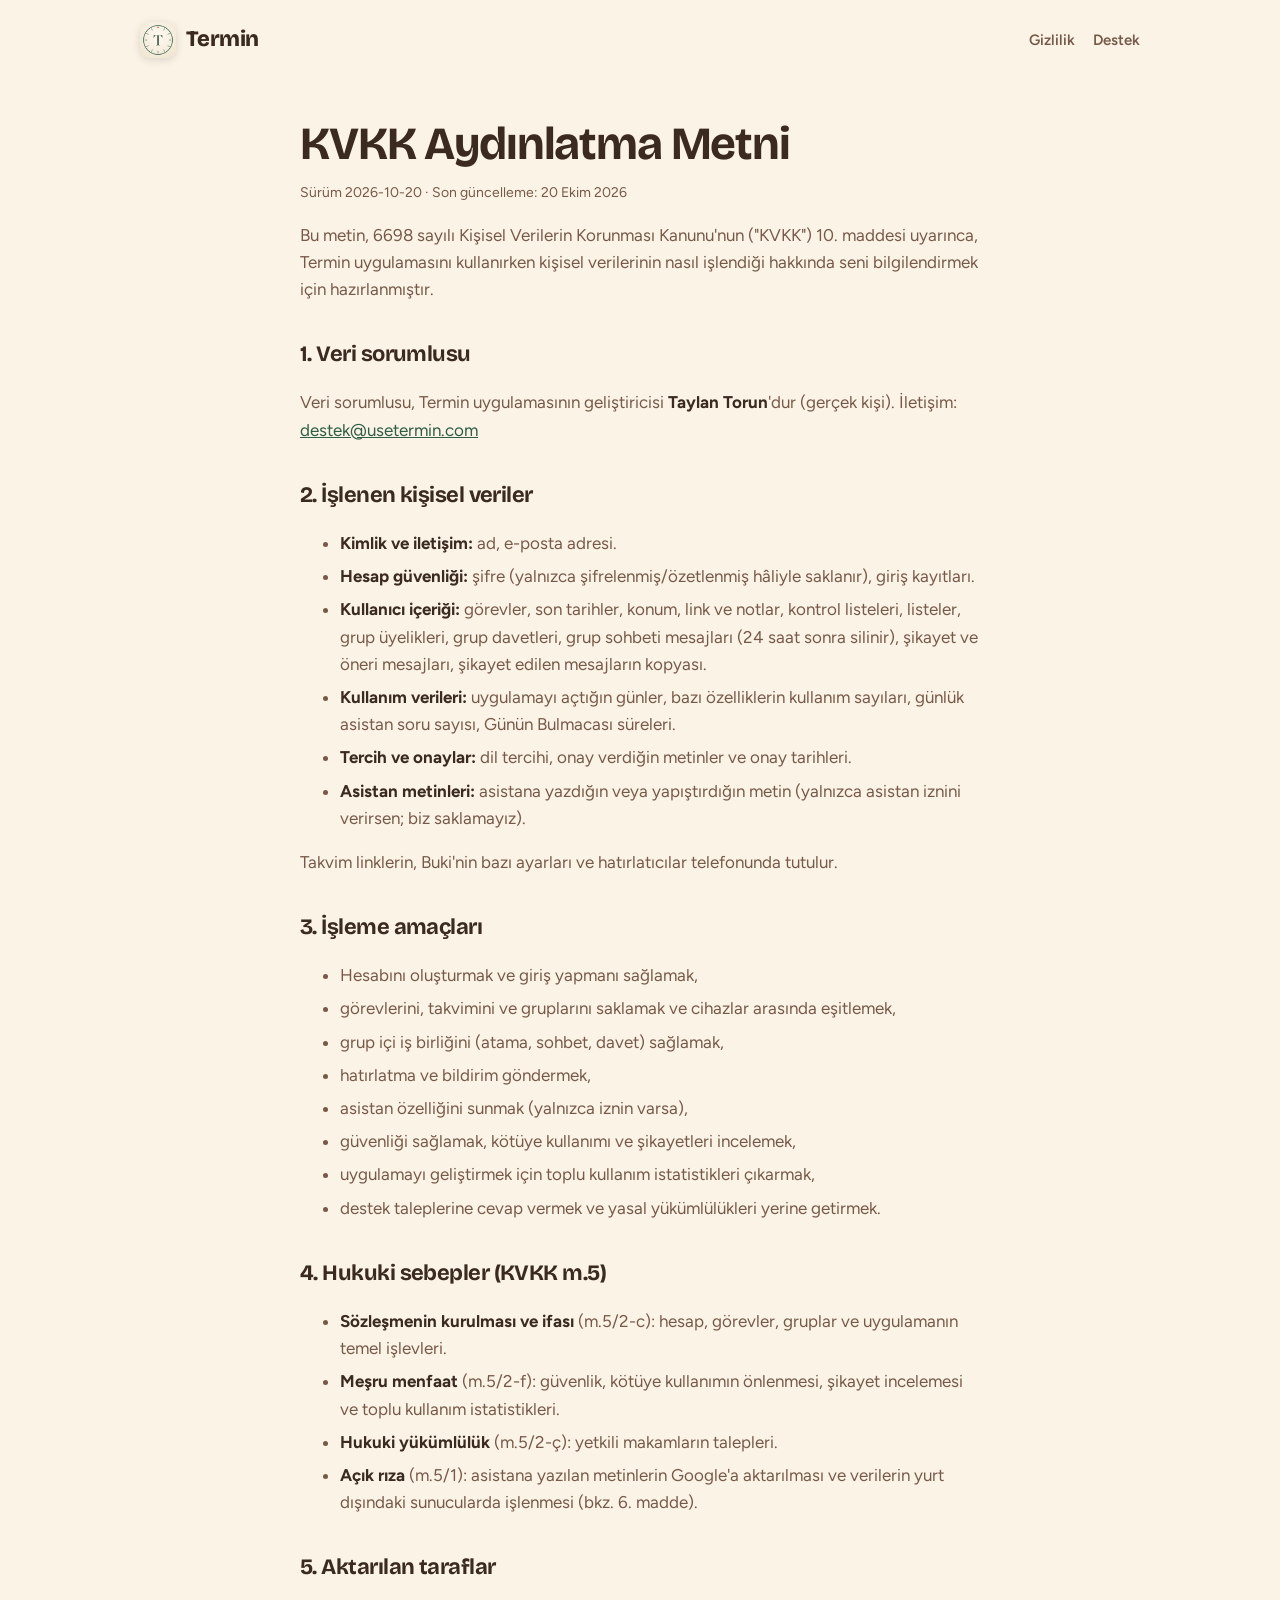
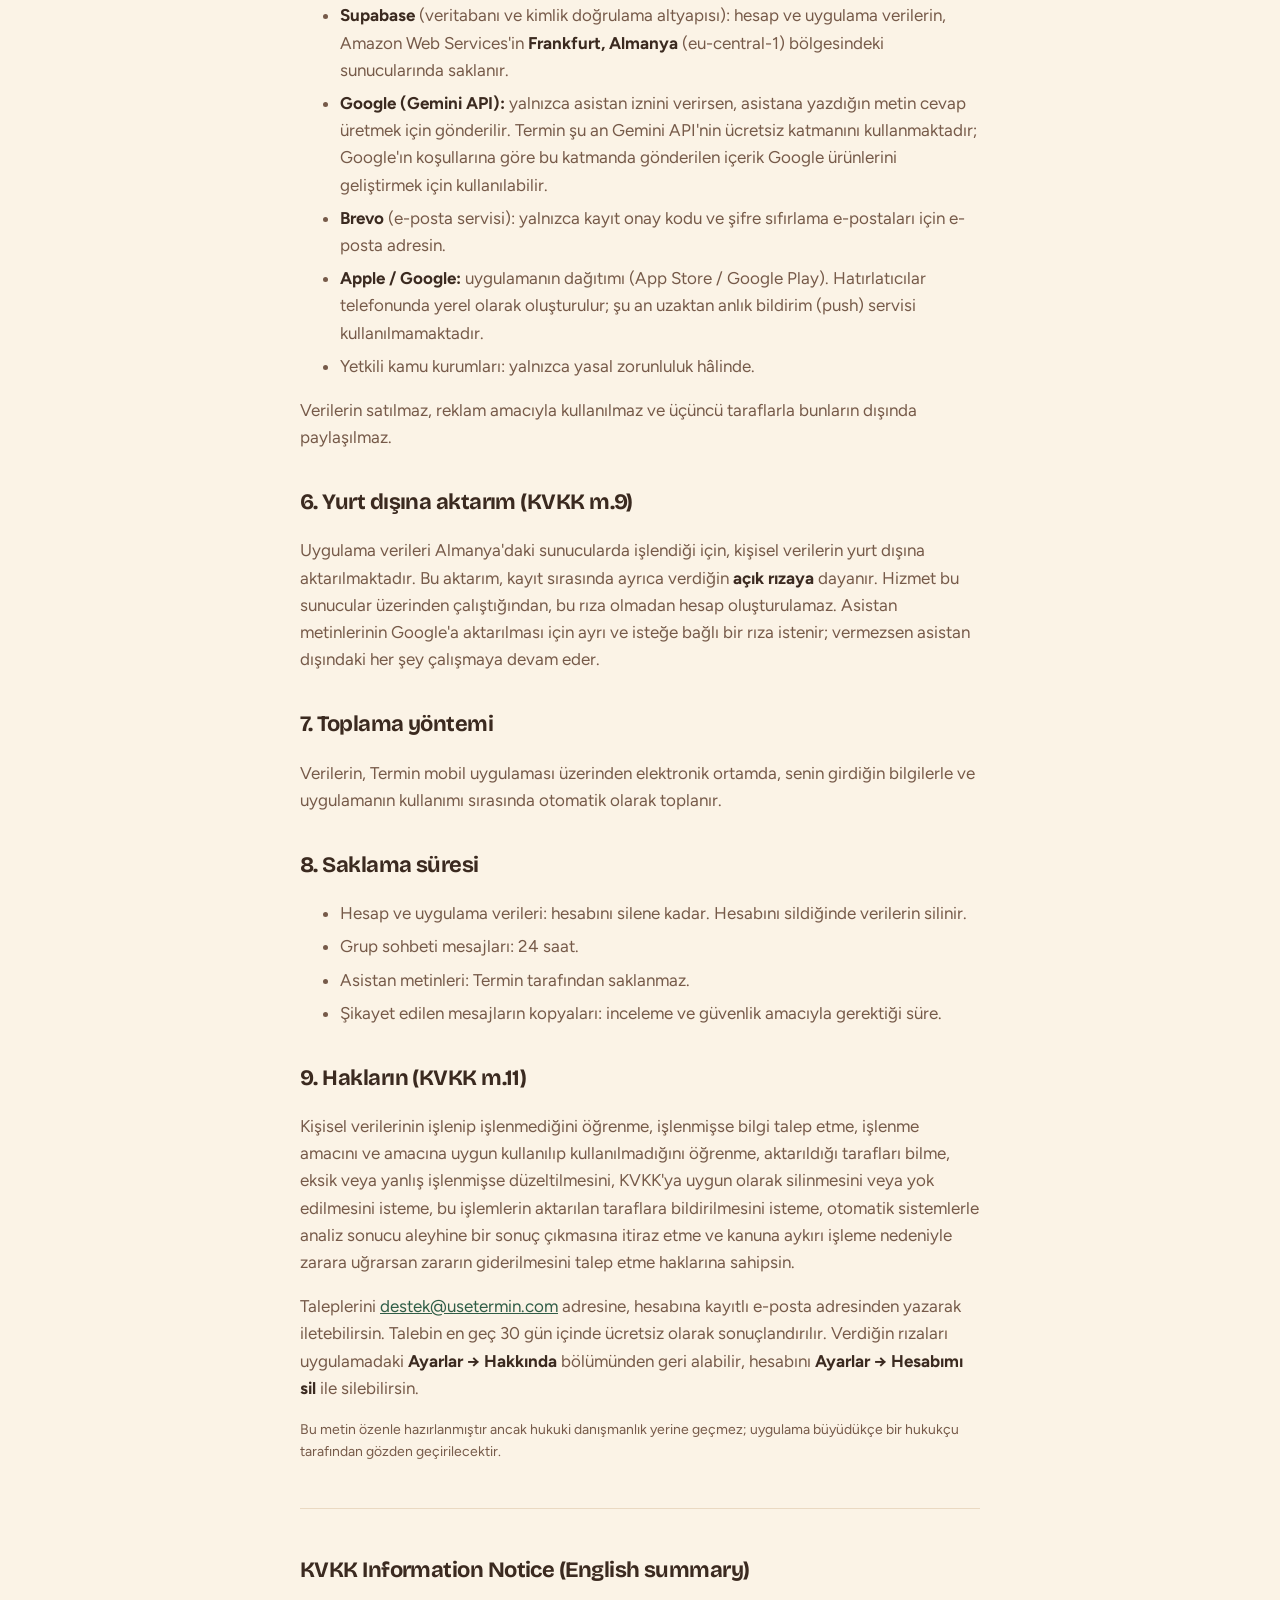
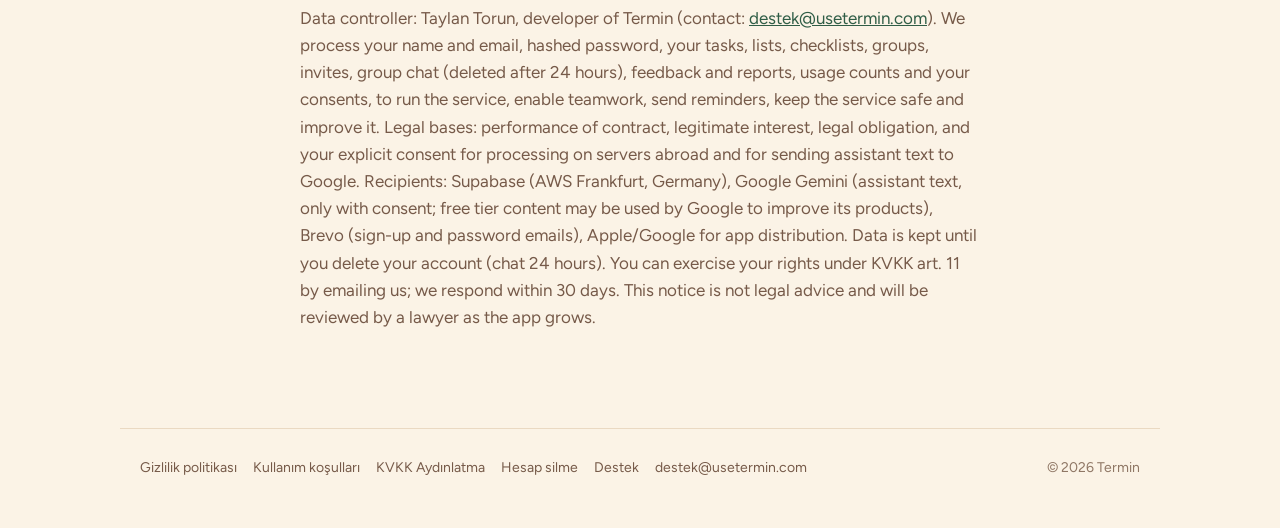
==== commit f350cf63: "Remove Termin Premium from the site for the first release (home, terms, privacy, KVKK, support)" ====
--- a/aydinlatma.html
+++ b/aydinlatma.html
@@ -1,5 +1,5 @@
 <!doctype html><html lang="tr"><head><title>KVKK Aydınlatma Metni · Termin</title><meta charset="utf-8"><meta name="viewport" content="width=device-width,initial-scale=1"><link rel="preconnect" href="https://fonts.googleapis.com"><link rel="preconnect" href="https://fonts.gstatic.com" crossorigin><link href="https://fonts.googleapis.com/css2?family=Bricolage+Grotesque:wght@600;800&family=Figtree:wght@400;500;600;700&display=swap" rel="stylesheet"><link rel="stylesheet" href="style.css"><link rel="icon" href="icon.png"><link rel="apple-touch-icon" href="icon.png"></head><body>
-<header class="wrap top"><a class="brand" href="./"><img src="icon.png" alt="">Termin</a><nav><a href="./#premium">Premium</a><a href="gizlilik.html">Gizlilik</a><a href="destek.html">Destek</a></nav></header>
+<header class="wrap top"><a class="brand" href="./"><img src="icon.png" alt="">Termin</a><nav><a href="gizlilik.html">Gizlilik</a><a href="destek.html">Destek</a></nav></header>
 <main class="doc">
 <h1>KVKK Aydınlatma Metni</h1>
 <p class="meta">Sürüm 2026-10-20 · Son güncelleme: 20 Ekim 2026</p>
@@ -43,8 +43,6 @@
 <ul>
 <li><strong>Supabase</strong> (veritabanı ve kimlik doğrulama altyapısı): hesap ve uygulama verilerin, Amazon Web Services'in <strong>Frankfurt, Almanya</strong> (eu-central-1) bölgesindeki sunucularında saklanır.</li>
 <li><strong>Google (Gemini API):</strong> yalnızca asistan iznini verirsen, asistana yazdığın metin cevap üretmek için gönderilir. Termin şu an Gemini API'nin ücretsiz katmanını kullanmaktadır; Google'ın koşullarına göre bu katmanda gönderilen içerik Google ürünlerini geliştirmek için kullanılabilir.</li>
-<li><strong>Mailden görev (Termin Premium):</strong> yalnızca Premium aboneysen ve ayrıca mail işleme iznini verirsen, sana özel Termin adresine yönlendirdiğin mailler Cloudflare üzerinden Supabase sunucularımıza (Almanya) iletilir ve görev önerisi çıkarmak için Google Gemini'ye gönderilir. Ham mail 30 gün, gönderen/konu ve öneriler 90 gün sonra silinir.</li>
-<li><strong>RevenueCat:</strong> Premium aboneliğinin durumunu takip etmek için hesap kimliğin ve satın alma bilgisi. Ödemeyi Apple veya Google alır; kart bilgini görmeyiz.</li>
 <li><strong>Brevo</strong> (e-posta servisi): yalnızca kayıt onay kodu ve şifre sıfırlama e-postaları için e-posta adresin.</li>
 <li><strong>Apple / Google:</strong> uygulamanın dağıtımı (App Store / Google Play). Hatırlatıcılar telefonunda yerel olarak oluşturulur; şu an uzaktan anlık bildirim (push) servisi kullanılmamaktadır.</li>
 <li>Yetkili kamu kurumları: yalnızca yasal zorunluluk hâlinde.</li>
@@ -73,7 +71,7 @@
 
 <hr>
 <h2>KVKK Information Notice (English summary)</h2>
-<p>Data controller: Taylan Torun, developer of Termin (contact: <a href="mailto:destek@usetermin.com">destek@usetermin.com</a>). We process your name and email, hashed password, your tasks, lists, checklists, groups, invites, group chat (deleted after 24 hours), feedback and reports, usage counts and your consents, to run the service, enable teamwork, send reminders, keep the service safe and improve it. Legal bases: performance of contract, legitimate interest, legal obligation, and your explicit consent for processing on servers abroad and for sending assistant text and (Premium) forwarded mail to Google. Recipients: Supabase (AWS Frankfurt, Germany), Cloudflare (receiving forwarded mail, Premium), RevenueCat (subscription status), Google Gemini (assistant text and forwarded mail, only with consent; free tier content may be used by Google to improve its products), Brevo (sign-up and password emails), Apple/Google for app distribution. Data is kept until you delete your account (chat 24 hours). You can exercise your rights under KVKK art. 11 by emailing us; we respond within 30 days. This notice is not legal advice and will be reviewed by a lawyer as the app grows.</p>
+<p>Data controller: Taylan Torun, developer of Termin (contact: <a href="mailto:destek@usetermin.com">destek@usetermin.com</a>). We process your name and email, hashed password, your tasks, lists, checklists, groups, invites, group chat (deleted after 24 hours), feedback and reports, usage counts and your consents, to run the service, enable teamwork, send reminders, keep the service safe and improve it. Legal bases: performance of contract, legitimate interest, legal obligation, and your explicit consent for processing on servers abroad and for sending assistant text to Google. Recipients: Supabase (AWS Frankfurt, Germany), Google Gemini (assistant text, only with consent; free tier content may be used by Google to improve its products), Brevo (sign-up and password emails), Apple/Google for app distribution. Data is kept until you delete your account (chat 24 hours). You can exercise your rights under KVKK art. 11 by emailing us; we respond within 30 days. This notice is not legal advice and will be reviewed by a lawyer as the app grows.</p>
 </main></main>
 <footer class="wrap"><div><a href="gizlilik.html">Gizlilik politikası</a><a href="kosullar.html">Kullanım koşulları</a><a href="aydinlatma.html">KVKK Aydınlatma</a><a href="hesap-silme.html">Hesap silme</a><a href="destek.html">Destek</a><a href="mailto:destek@usetermin.com">destek@usetermin.com</a></div><div>© 2026 Termin</div></footer>
 </body></html>
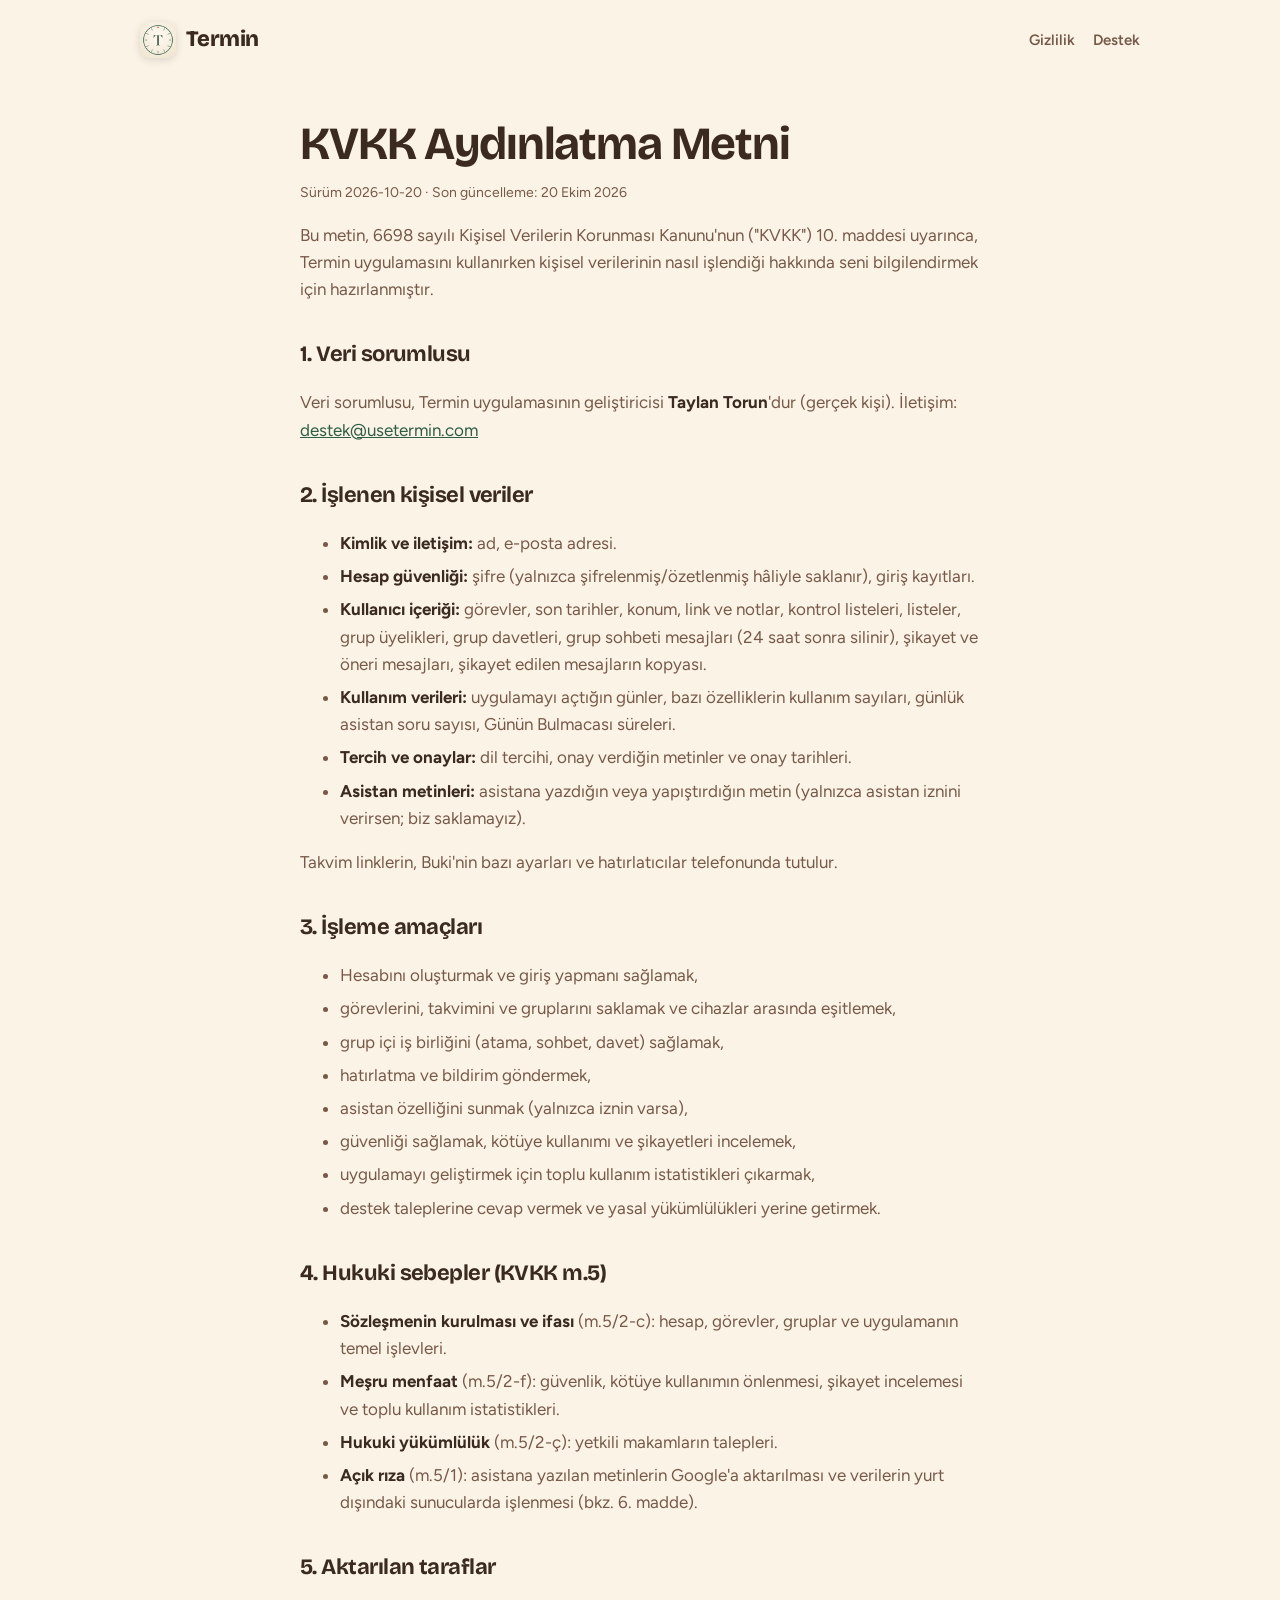
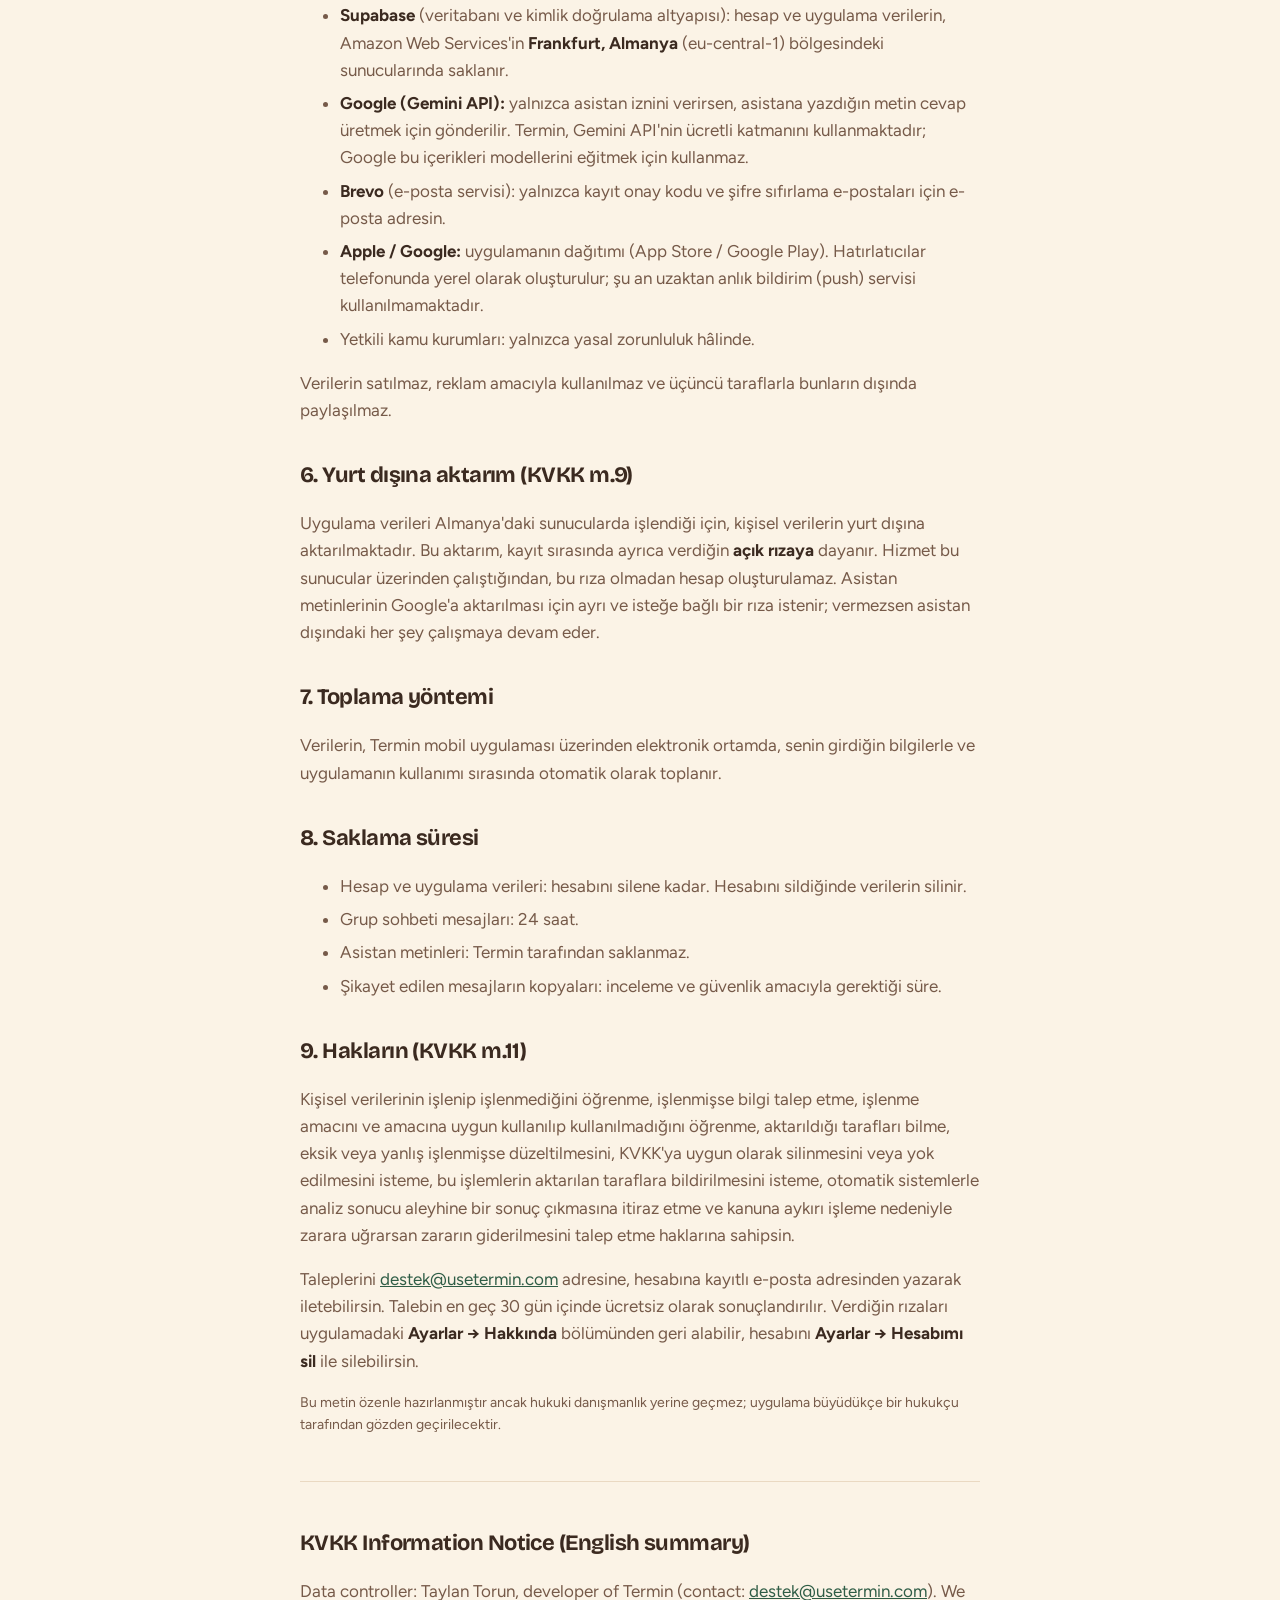
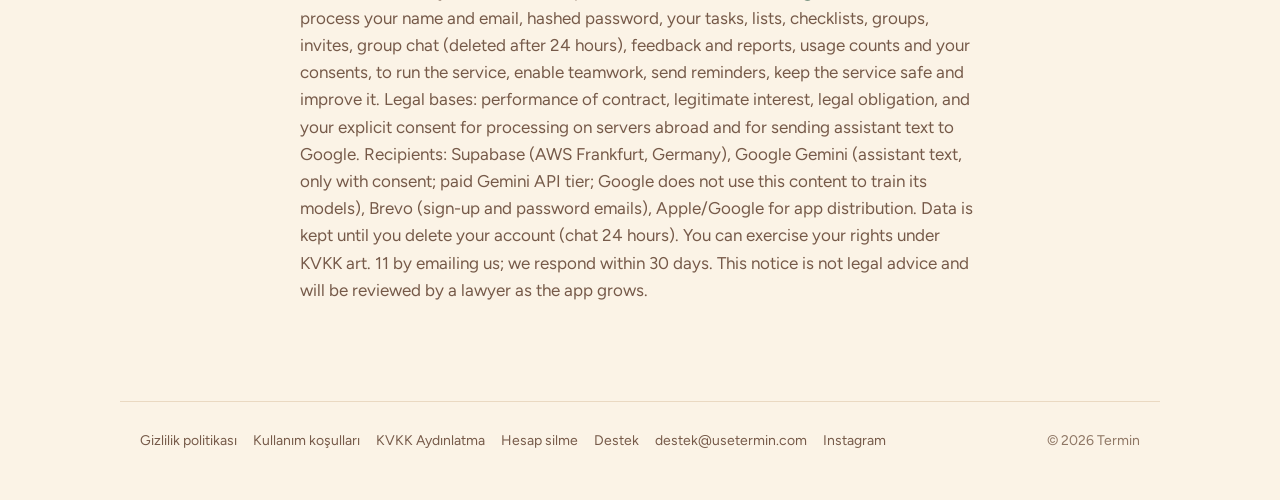
==== commit 7e7afc5e: "Privacy and KVKK: paid Gemini API tier, Google doesn't train on the content (TR+EN); Instagram @appt" ====
--- a/aydinlatma.html
+++ b/aydinlatma.html
@@ -42,7 +42,7 @@
 <h2>5. Aktarılan taraflar</h2>
 <ul>
 <li><strong>Supabase</strong> (veritabanı ve kimlik doğrulama altyapısı): hesap ve uygulama verilerin, Amazon Web Services'in <strong>Frankfurt, Almanya</strong> (eu-central-1) bölgesindeki sunucularında saklanır.</li>
-<li><strong>Google (Gemini API):</strong> yalnızca asistan iznini verirsen, asistana yazdığın metin cevap üretmek için gönderilir. Termin şu an Gemini API'nin ücretsiz katmanını kullanmaktadır; Google'ın koşullarına göre bu katmanda gönderilen içerik Google ürünlerini geliştirmek için kullanılabilir.</li>
+<li><strong>Google (Gemini API):</strong> yalnızca asistan iznini verirsen, asistana yazdığın metin cevap üretmek için gönderilir. Termin, Gemini API'nin ücretli katmanını kullanmaktadır; Google bu içerikleri modellerini eğitmek için kullanmaz.</li>
 <li><strong>Brevo</strong> (e-posta servisi): yalnızca kayıt onay kodu ve şifre sıfırlama e-postaları için e-posta adresin.</li>
 <li><strong>Apple / Google:</strong> uygulamanın dağıtımı (App Store / Google Play). Hatırlatıcılar telefonunda yerel olarak oluşturulur; şu an uzaktan anlık bildirim (push) servisi kullanılmamaktadır.</li>
 <li>Yetkili kamu kurumları: yalnızca yasal zorunluluk hâlinde.</li>
@@ -71,7 +71,7 @@
 
 <hr>
 <h2>KVKK Information Notice (English summary)</h2>
-<p>Data controller: Taylan Torun, developer of Termin (contact: <a href="mailto:destek@usetermin.com">destek@usetermin.com</a>). We process your name and email, hashed password, your tasks, lists, checklists, groups, invites, group chat (deleted after 24 hours), feedback and reports, usage counts and your consents, to run the service, enable teamwork, send reminders, keep the service safe and improve it. Legal bases: performance of contract, legitimate interest, legal obligation, and your explicit consent for processing on servers abroad and for sending assistant text to Google. Recipients: Supabase (AWS Frankfurt, Germany), Google Gemini (assistant text, only with consent; free tier content may be used by Google to improve its products), Brevo (sign-up and password emails), Apple/Google for app distribution. Data is kept until you delete your account (chat 24 hours). You can exercise your rights under KVKK art. 11 by emailing us; we respond within 30 days. This notice is not legal advice and will be reviewed by a lawyer as the app grows.</p>
+<p>Data controller: Taylan Torun, developer of Termin (contact: <a href="mailto:destek@usetermin.com">destek@usetermin.com</a>). We process your name and email, hashed password, your tasks, lists, checklists, groups, invites, group chat (deleted after 24 hours), feedback and reports, usage counts and your consents, to run the service, enable teamwork, send reminders, keep the service safe and improve it. Legal bases: performance of contract, legitimate interest, legal obligation, and your explicit consent for processing on servers abroad and for sending assistant text to Google. Recipients: Supabase (AWS Frankfurt, Germany), Google Gemini (assistant text, only with consent; paid Gemini API tier; Google does not use this content to train its models), Brevo (sign-up and password emails), Apple/Google for app distribution. Data is kept until you delete your account (chat 24 hours). You can exercise your rights under KVKK art. 11 by emailing us; we respond within 30 days. This notice is not legal advice and will be reviewed by a lawyer as the app grows.</p>
 </main></main>
-<footer class="wrap"><div><a href="gizlilik.html">Gizlilik politikası</a><a href="kosullar.html">Kullanım koşulları</a><a href="aydinlatma.html">KVKK Aydınlatma</a><a href="hesap-silme.html">Hesap silme</a><a href="destek.html">Destek</a><a href="mailto:destek@usetermin.com">destek@usetermin.com</a></div><div>© 2026 Termin</div></footer>
+<footer class="wrap"><div><a href="gizlilik.html">Gizlilik politikası</a><a href="kosullar.html">Kullanım koşulları</a><a href="aydinlatma.html">KVKK Aydınlatma</a><a href="hesap-silme.html">Hesap silme</a><a href="destek.html">Destek</a><a href="mailto:destek@usetermin.com">destek@usetermin.com</a><a href="https://instagram.com/apptermin" rel="noopener">Instagram</a></div><div>© 2026 Termin</div></footer>
 </body></html>
